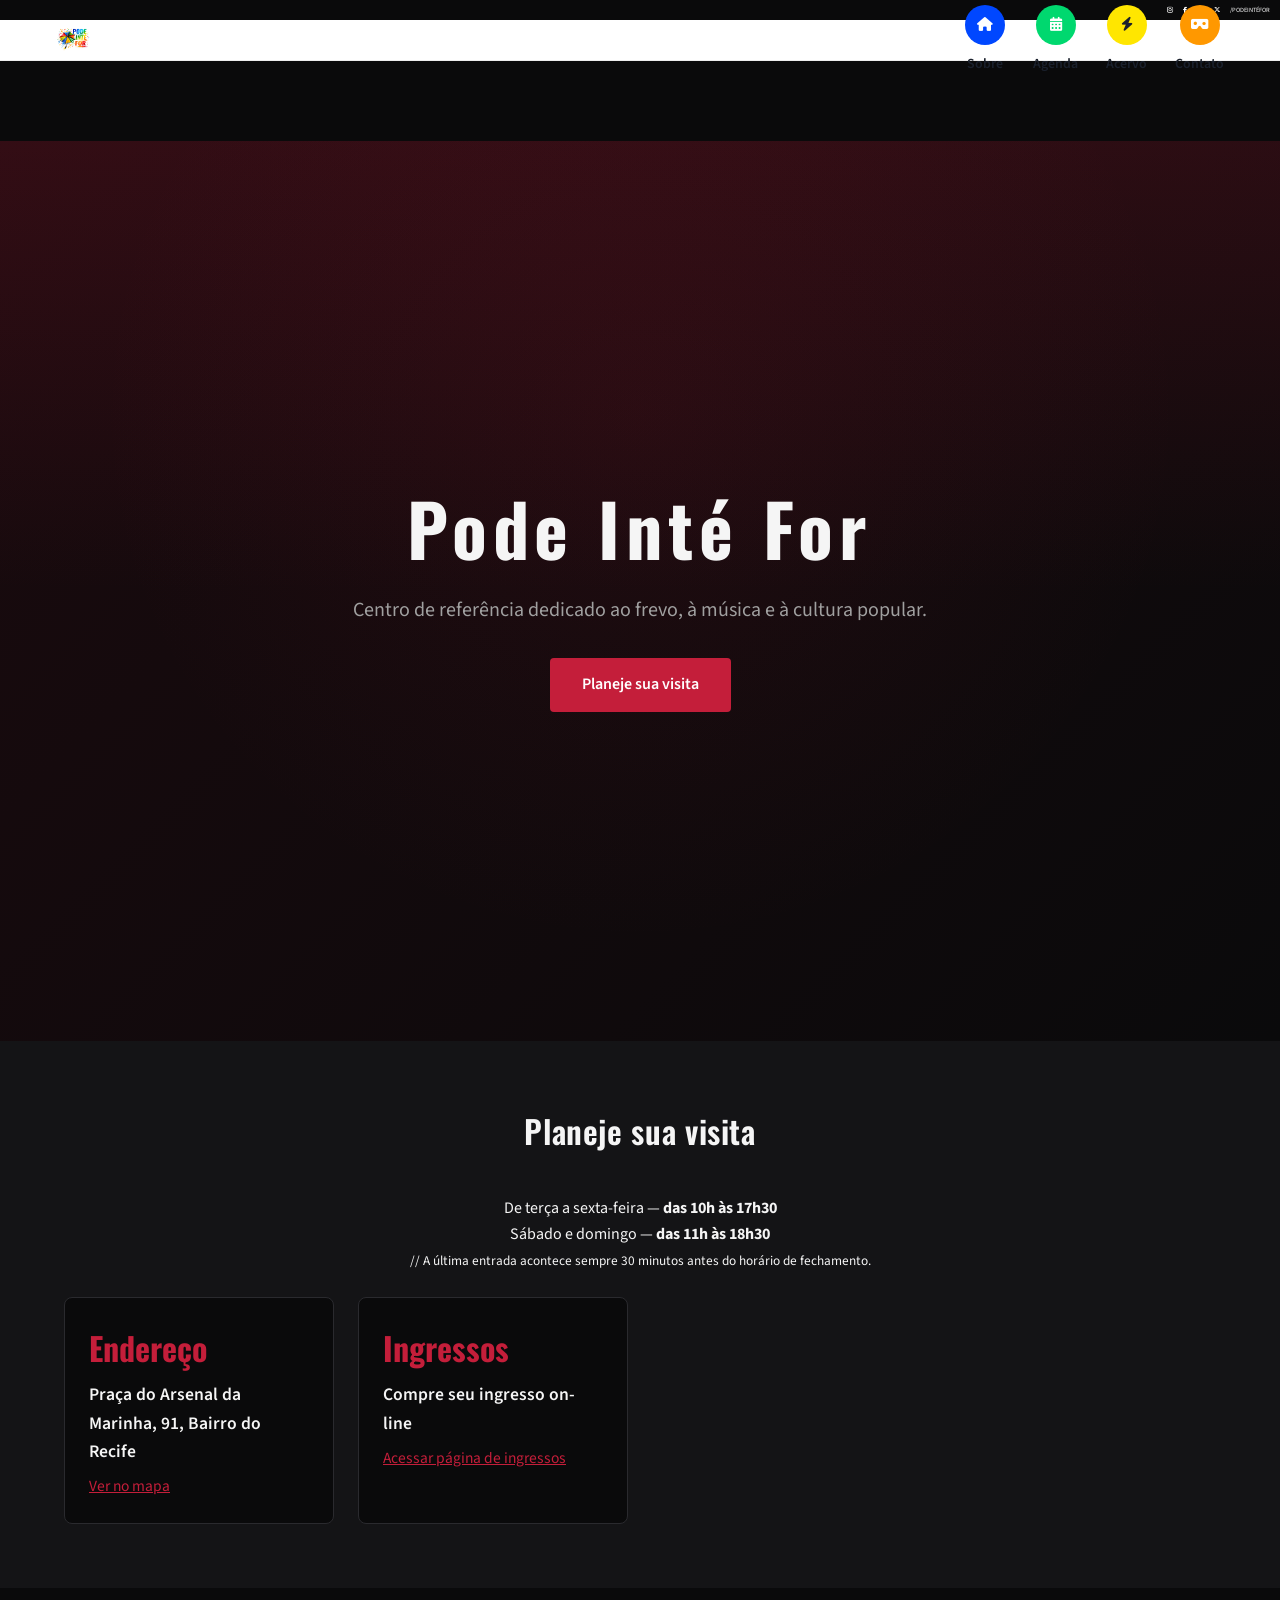
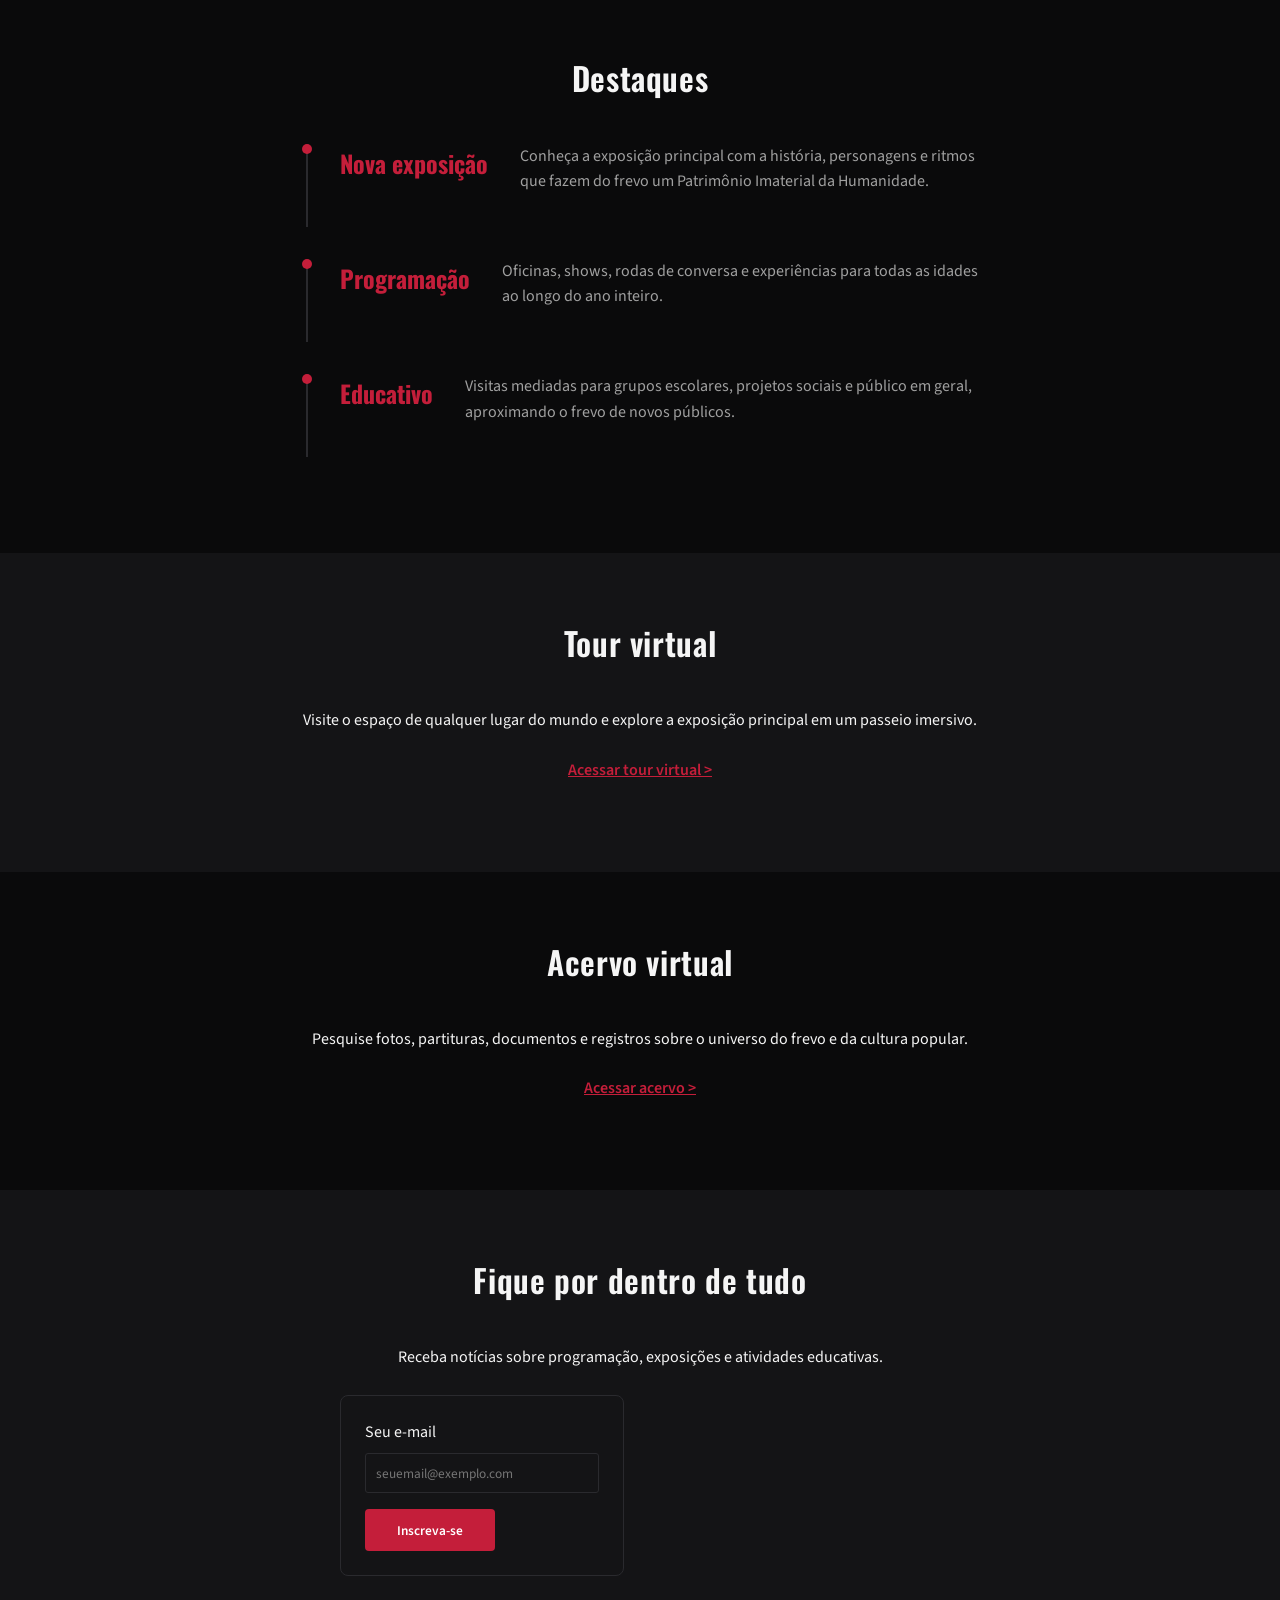
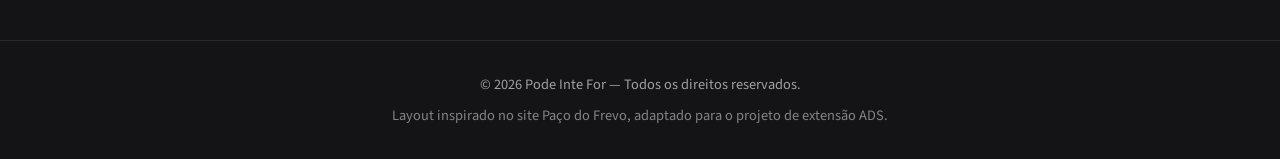
==== index.html @ 718dbd94 "Auterações no nav" ====
<!DOCTYPE html>
<html lang="pt-BR">
<head>
  <meta charset="UTF-8" />
  <meta name="viewport" content="width=device-width, initial-scale=1.0" />
  <title>Pode Inté For — Grupo Referência em Salvaguarda do Frevo</title>

  <!-- Corrigido: caminho da folha de estilos e FontAwesome atualizado -->
  <link rel="stylesheet" href="css/styles.css" />
  <link rel="preconnect" href="https://fonts.googleapis.com" />
  <link rel="preconnect" href="https://fonts.gstatic.com" crossorigin />
  <link href="https://fonts.googleapis.com/css2?family=Oswald:wght@400;500;600;700&family=Source+Sans+3:wght@300;400;500;600;700&display=swap" rel="stylesheet" />
  <link rel="stylesheet" href="https://cdnjs.cloudflare.com/ajax/libs/font-awesome/6.4.2/css/all.min.css"/>
</head>
<body>
  <!-- Loader -->
  <div id="loader" class="loader">
    <div class="loader-spinner"></div>
    <p>Carregando...</p>
  </div>

  <!-- Topbar preta com redes sociais -->
  <div class="pif-navbar-topbar">
    <div id="navbar-box">
      <div class="social-icons">
      <a href="#" target="_blank" title="Instagram"><i class="fab fa-instagram"></i></a>
      <a href="#" target="_blank" title="Facebook"><i class="fab fa-facebook-f"></i></a>
      <a href="#" target="_blank" title="YouTube"><i class="fab fa-youtube"></i></a>
      <a href="#" target="_blank" title="Twitter"><i class="fab fa-x-twitter"></i></a>
      <a class="site-link" href="#">/PODEINTÉFOR</a>
      </div>
    </div>
  </div>

  <!-- Header / Menu principal moderno e colorido -->
  <header class="header">
    <nav class="nav">
      <a href="#inicio" class="logo">
        <img src="imag/logo.png" alt="Pode Inté For" />
      </a>
      <button class="nav-toggle" aria-label="Abrir menu" aria-expanded="false">
        <span class="bar"></span>
        <span class="bar"></span>
        <span class="bar"></span>
      </button>
      <ul class="nav-menu">
        <li>
          <a href="#inicio"><span class="icon-circle"><i class="fas fa-home"></i></span><span>Sobre</span></a>
        </li>
        <li>
          <a href="#visitas"><span class="icon-circle"><i class="fas fa-calendar-alt"></i></span><span>Agenda</span></a>
        </li>
        <li>
          <a href="#destaques"><span class="icon-circle"><i class="fas fa-bolt"></i></span><span>Acervo</span></a>
        </li>
        <li>
          <a href="#tour"><span class="icon-circle"><i class="fas fa-vr-cardboard"></i></span><span>Contato</span></a>
        </li>
      </ul>
    </nav>
  </header>

  <main>
    <!-- Hero / Início -->
    <section id="inicio" class="hero">
      <div class="hero-overlay"></div>
      <div class="hero-content">
        <h1>Pode Inté For</h1>
        <p class="hero-tagline">
          Centro de referência dedicado ao frevo, à música e à cultura popular.
        </p>
        <a href="#visitas" class="btn btn-primary">Planeje sua visita</a>
      </div>
    </section>

    <!-- Planeje sua visita -->
    <section id="visitas" class="section agenda-section">
      <div class="container">
        <h2 class="section-title">Planeje sua visita</h2>

        <p class="section-intro">
          De terça a sexta-feira — <strong>das 10h às 17h30</strong><br />
          Sábado e domingo — <strong>das 11h às 18h30</strong><br />
          <small>// A última entrada acontece sempre 30 minutos antes do horário de fechamento.</small>
        </p>

        <div class="agenda-grid">
          <article class="agenda-card">
            <span class="agenda-day">Endereço</span>
            <h3>Praça do Arsenal da Marinha, 91, Bairro do Recife</h3>
            <a
              href="https://maps.app.goo.gl/enEZVu31PucV2Ypo9"
              target="_blank"
              rel="noopener"
              class="agenda-link"
            >
              Ver no mapa
            </a>
          </article>
          <article class="agenda-card">
            <span class="agenda-day">Ingressos</span>
            <h3>Compre seu ingresso on-line</h3>
            <a
              href="https://bileto.sympla.com.br/event/114751/d/367077/s/2466946"
              target="_blank"
              rel="noopener"
              class="agenda-link"
            >
              Acessar página de ingressos
            </a>
          </article>
        </div>
      </div>
    </section>

    <!-- Destaques -->
    <section id="destaques" class="section timeline-section">
      <div class="container">
        <h2 class="section-title">Destaques</h2>
        <div class="timeline">
          <div class="timeline-item">
            <span class="timeline-year">Nova exposição</span>
            <div class="timeline-content">
              <p>
                Conheça a exposição principal com a história, personagens e ritmos que
                fazem do frevo um Patrimônio Imaterial da Humanidade.
              </p>
            </div>
          </div>
          <div class="timeline-item">
            <span class="timeline-year">Programação</span>
            <div class="timeline-content">
              <p>
                Oficinas, shows, rodas de conversa e experiências para todas as idades
                ao longo do ano inteiro.
              </p>
            </div>
          </div>
          <div class="timeline-item">
            <span class="timeline-year">Educativo</span>
            <div class="timeline-content">
              <p>
                Visitas mediadas para grupos escolares, projetos sociais e público em
                geral, aproximando o frevo de novos públicos.
              </p>
            </div>
          </div>
        </div>
      </div>
    </section>

    <!-- Tour virtual -->
    <section id="tour" class="section discografia-section">
      <div class="container">
        <h2 class="section-title">Tour virtual</h2>
        <p class="section-intro">
          Visite o espaço de qualquer lugar do mundo e explore a exposição principal
          em um passeio imersivo.
        </p>
        <p class="text-center">
          <a
            href="https://pacodofrevo.org.br/tour/"
            target="_blank"
            rel="noopener"
            class="discografia-link"
          >
            Acessar tour virtual &gt;
          </a>
        </p>
      </div>
    </section>

    <!-- Acervo virtual -->
    <section id="acervo" class="section loja-section">
      <div class="container">
        <h2 class="section-title">Acervo virtual</h2>
        <p class="section-intro">
          Pesquise fotos, partituras, documentos e registros sobre o universo do frevo
          e da cultura popular.
        </p>
        <p class="text-center">
          <a
            href="https://acervo.pacodofrevo.org.br/"
            target="_blank"
            rel="noopener"
            class="discografia-link"
          >
            Acessar acervo &gt;
          </a>
        </p>
      </div>
    </section>

    <!-- Newsletter / Novidades -->
    <section id="newsletter" class="section fotos-section">
      <div class="container">
        <h2 class="section-title">Fique por dentro de tudo</h2>
        <p class="section-intro">
          Receba notícias sobre programação, exposições e atividades educativas.
        </p>
        <form class="contato-grid newsletter-form">
          <div class="contato-item">
            <label for="email-news" class="newsletter-label">Seu e-mail</label>
            <input
              id="email-news"
              type="email"
              placeholder="seuemail@exemplo.com"
              required
              class="newsletter-input"
            />
            <button type="submit" class="btn btn-primary newsletter-submit">
              Inscreva-se
            </button>
          </div>
        </form>
      </div>
    </section>
  </main>

  <footer class="footer">
    <div class="container">
      <p>© <span id="year"></span> Pode Inte For — Todos os direitos reservados.</p>
      <p class="footer-dev">Layout inspirado no site Paço do Frevo, adaptado para o projeto de extensão ADS.</p>
    </div>
  </footer>

  <script src="js/main.js"></script>
</body>
</html>
---- css/styles.css ----
/* ===== Reset & Base ===== */
*, *::before, *::after {
  box-sizing: border-box;
  margin: 0;
  padding: 0;
}

:root {
  --color-bg: #0a0a0b;
  --color-bg-card: #141416;
  --color-primary: #c41e3a;
  --color-primary-hover: #e02545;
  --color-text: #f5f5f5;
  --color-text-muted: #a0a0a0;
  --color-border: #2a2a2e;
  --font-display: 'Oswald', sans-serif;
  --font-body: 'Source Sans 3', sans-serif;
}

html {
  scroll-behavior: smooth;
}

body {
  font-family: var(--font-body);
  background: var(--color-bg);
  color: var(--color-text);
  line-height: 1.6;
  overflow-x: hidden;
}

main {
  padding-top: 80px; /* Compensa o header fixo */
}

a {
  color: inherit;
  text-decoration: none;
}

ul {
  list-style: none;
  padding: 0;
  margin: 0;
}

img {
  max-width: 100%;
  height: auto;
  display: block;
}

.container {
  max-width: 1200px;
  margin: 0 auto;
  padding: 0 1.5rem;
}

/* ===== Loader ===== */
.loader {
  position: fixed;
  inset: 0;
  background: var(--color-bg);
  display: flex;
  flex-direction: column;
  align-items: center;
  justify-content: center;
  z-index: 9999;
  transition: opacity 0.5s ease, visibility 0.5s ease;
}

.loader.hidden {
  opacity: 0;
  visibility: hidden;
}

.loader-spinner {
  width: 48px;
  height: 48px;
  border: 3px solid var(--color-border);
  border-top-color: var(--color-primary);
  border-radius: 50%;
  animation: spin 0.8s linear infinite;
}

.loader p {
  margin-top: 1rem;
  font-size: 0.9rem;
  color: var(--color-text-muted);
}

@keyframes spin {
  to { transform: rotate(360deg); }
}

/* ===== Header & Nav ===== */
.header {
  position: sticky;
  top: 0;
  left: 0;
  right: 0;
  width: 100%;
  z-index: 1000;
  background: #fff;
  border-bottom: 1px solid #eee;
}

.nav {
  max-width: 1200px;
  margin: 0 auto;
  padding: 0 1rem;
  display: flex;
  align-items: center;
  justify-content: space-between;
  height: 40px;
  background: #fff;
}

.logo {
  display: flex;
  align-items: center;
  height: 100%;
  padding: 5px 0;
}

.logo img {
  height: 45px;
  width: auto;
  display: block;
  max-height: 100%;
}

.nav-toggle {
  display: none;
  flex-direction: column;
  gap: 5px;
  background: none;
  border: none;
  cursor: pointer;
  padding: 5px;
}

.nav-toggle span,
.bar {
  width: 24px;
  height: 2.5px;
  background: #1a202c;
  display: block;
  border-radius: 2px;
  transition: 0.3s;
}

@media (max-width: 992px) {
  .nav-toggle {
    display: flex;
  }
  .nav-menu {
    position: fixed;
    top: 70px;
    left: 0;
    width: 100vw;
    height: calc(100vh - 70px);
    background: var(--color-bg-card);
    flex-direction: column;
    align-items: center;
    justify-content: flex-start;
    gap: 1.5rem;
    padding: 2rem 1.5rem;
    transform: translateY(-100vh);
    opacity: 0;
    visibility: hidden;
    z-index: 1200;
    transition: transform 0.3s, opacity 0.3s, visibility 0.3s;
    border-bottom: 1px solid var(--color-border);
  }
  .nav-menu.open {
    transform: translateY(0);
    opacity: 1;
    visibility: visible;
  }
  .nav-menu li a {
    flex-direction: row;
    gap: 12px;
    align-items: center;
    font-size: 1.05rem;
    color: #fff;
    padding: 14px 24px;
    border-radius: 4px;
    transition: background 0.2s, color 0.2s;
  }
  .nav-menu li a:hover,
  .nav-menu li a:focus {
    background: rgba(196, 30, 58, 0.14);
    color: var(--color-primary);
  }
  .icon-circle {
    width: 36px;
    height: 36px;
    font-size: 1.1rem;
    margin-bottom: 0;
  }
}

@media (min-width: 993px) {
  .nav-menu {
    display: flex;
    flex-direction: row;
    align-items: center;
    gap: 28px;
    position: static;
    background: none;
    height: auto;
    transform: none;
    opacity: 1;
    visibility: visible;
    padding: 0;
  }
  .nav-menu li a {
    display: flex;
    flex-direction: column;
    align-items: center;
    padding: 0;
    text-decoration: none;
    color: #1a202c;
    transition: transform 0.15s, color 0.2s;
  }
  .nav-menu li a:hover,
  .nav-menu li a:focus {
    color: var(--color-primary);
    transform: translateY(-3px);
  }
  .icon-circle {
    width: 40px;
    height: 40px;
    background-color: #1a202c;
    border-radius: 50%;
    display: flex;
    justify-content: center;
    align-items: center;
    margin-bottom: 8px;
    color: #fff;
    font-size: 1.25rem;
    transition: transform 0.25s, filter 0.2s;
  }
  .nav-menu li a span {
    font-size: 0.87rem;
    font-weight: 600;
    text-transform: capitalize;
  }
  .nav-toggle {
    display: none;
  }
}

/* Ícones de cor customizada por item do menu */
.nav-menu li:nth-child(1) .icon-circle { background-color: #0047ff; }
.nav-menu li:nth-child(2) .icon-circle { background-color: #00d86f; }
.nav-menu li:nth-child(3) .icon-circle {
  background-color: #ffe600;
  color: #1a202c;
}
.nav-menu li:nth-child(4) .icon-circle { background-color: #ff9800; }
.nav-menu li:nth-child(5) .icon-circle { background-color: #ff0000; }
.nav-menu li a:hover .icon-circle,
.nav-menu li a:focus .icon-circle {
  filter: brightness(1.18);
  transform: scale(1.08);
  transition: 0.22s;
}

/* ===== Sections ===== */
.section {
  padding: 4rem 0;
}

.section-title {
  font-family: var(--font-display);
  font-size: 2rem;
  font-weight: 600;
  text-align: center;
  margin-bottom: 2.5rem;
  letter-spacing: 0.02em;
}

/* ===== Hero ===== */
.hero {
  min-height: 100vh;
  display: flex;
  align-items: center;
  justify-content: center;
  position: relative;
  background: linear-gradient(135deg, #1a0a0e 0%, #0a0a0b 50%, #0a0e14 100%);
  background-image: 
    linear-gradient(rgba(196, 30, 58, 0.15) 0%, transparent 50%),
    linear-gradient(135deg, #1a0a0e 0%, #0a0a0b 100%);
}

.hero-overlay {
  position: absolute;
  inset: 0;
  background: radial-gradient(ellipse at 50% 30%, rgba(196, 30, 58, 0.08) 0%, transparent 60%);
  pointer-events: none;
}

.hero-content {
  position: relative;
  z-index: 1;
  text-align: center;
  padding: 2rem;
}

.hero h1 {
  font-family: var(--font-display);
  font-size: clamp(2.5rem, 8vw, 4.5rem);
  font-weight: 700;
  letter-spacing: 0.08em;
  margin-bottom: 0.5rem;
}

.hero-tagline {
  font-size: 1.25rem;
  color: var(--color-text-muted);
  margin-bottom: 2rem;
}

/* Container dos ícones */
#navbar-box {
  display: flex;
  justify-content: flex-end;
  align-items: center;
  width: 100%;
  padding: 5px 10px;
}

.social-icons {
  display: flex;
  gap: 10px;
  align-items: center;
  justify-content: flex-end;
  width: 100%;
}

.social-icons a {
  color: white;
  text-decoration: none;
  font-size: 0.4rem;
}

@media (max-width: 768px) {
  #navbar-box {
    justify-content: center;
  }
}

.btn {
  display: inline-block;
  padding: 0.9rem 2rem;
  font-family: var(--font-body);
  font-weight: 600;
  border-radius: 4px;
  transition: background 0.2s, transform 0.2s;
  border: none;
  cursor: pointer;
}

.btn-primary {
  background: var(--color-primary);
  color: #fff;
}

.btn-primary:hover,
.btn-primary:focus {
  background: var(--color-primary-hover);
  transform: translateY(-2px);
}

/* ===== Agenda ===== */
.agenda-section {
  background: var(--color-bg-card);
}

.agenda-tabs {
  display: flex;
  justify-content: center;
  gap: 0.5rem;
  margin-bottom: 2rem;
  flex-wrap: wrap;
}

.agenda-tab {
  padding: 0.6rem 1.2rem;
  font-family: var(--font-body);
  font-weight: 600;
  background: var(--color-bg);
  color: var(--color-text-muted);
  border: 1px solid var(--color-border);
  border-radius: 4px;
  cursor: pointer;
  transition: background 0.2s, color 0.2s, border-color 0.2s;
}
.agenda-tab:hover,
.agenda-tab:focus {
  color: var(--color-text);
  border-color: var(--color-text-muted);
}
.agenda-tab.active {
  background: var(--color-primary);
  color: #fff;
  border-color: var(--color-primary);
}

.agenda-grid {
  display: grid;
  grid-template-columns: repeat(auto-fill, minmax(260px, 1fr));
  gap: 1.5rem;
}

.agenda-card {
  background: var(--color-bg);
  border: 1px solid var(--color-border);
  border-radius: 8px;
  padding: 1.5rem;
  transition: border-color 0.2s, transform 0.2s;
}

.agenda-card:hover {
  border-color: var(--color-primary);
  transform: translateY(-2px);
}

.agenda-card.hidden {
  display: none;
}

.agenda-day {
  display: block;
  font-family: var(--font-display);
  font-size: 2rem;
  font-weight: 700;
  color: var(--color-primary);
  margin-bottom: 0.5rem;
}

.agenda-card h3 {
  font-size: 1.1rem;
  font-weight: 600;
  margin-bottom: 0.5rem;
}

.agenda-link {
  font-size: 0.97rem;
  color: var(--color-primary);
  text-decoration: underline;
  cursor: pointer;
}
.agenda-link:hover,
.agenda-link:focus {
  color: var(--color-primary-hover);
}

/* ===== Timeline ===== */
.timeline-section {
  background: var(--color-bg);
}

.timeline {
  max-width: 700px;
  margin: 0 auto;
}

.timeline-item {
  display: flex;
  gap: 2rem;
  margin-bottom: 2rem;
  padding-bottom: 2rem;
  border-left: 2px solid var(--color-border);
  padding-left: 2rem;
  margin-left: 1rem;
  position: relative;
}

.timeline-item::before {
  content: '';
  position: absolute;
  left: -6px;
  top: 0;
  width: 10px;
  height: 10px;
  background: var(--color-primary);
  border-radius: 50%;
}

.timeline-year {
  font-family: var(--font-display);
  font-size: 1.5rem;
  font-weight: 700;
  color: var(--color-primary);
  flex-shrink: 0;
  min-width: 70px;
}

.timeline-content p {
  color: var(--color-text-muted);
}

/* ===== Discografia ===== */
.discografia-section {
  background: var(--color-bg-card);
}

.discografia-link {
  display: inline-block;
  margin-bottom: 1.5rem;
  font-weight: 600;
  color: var(--color-primary);
  text-decoration: underline;
}
.discografia-link:hover,
.discografia-link:focus {
  color: var(--color-primary-hover);
}

.discografia-list {
  display: grid;
  grid-template-columns: repeat(auto-fill, minmax(200px, 1fr));
  gap: 0.75rem;
  padding: 0;
}

.discografia-list li {
  padding: 0.75rem 1rem;
  background: var(--color-bg);
  border: 1px solid var(--color-border);
  border-radius: 4px;
  list-style: none;
}

/* ===== Loja ===== */
.loja-section {
  background: var(--color-bg);
}

.loja-grid {
  display: grid;
  grid-template-columns: repeat(auto-fill, minmax(240px, 1fr));
  gap: 1.5rem;
}

.loja-card {
  background: var(--color-bg-card);
  border: 1px solid var(--color-border);
  border-radius: 8px;
  overflow: hidden;
  transition: border-color 0.2s, transform 0.2s;
}

.loja-card:hover {
  border-color: var(--color-primary);
  transform: translateY(-4px);
}

.loja-image {
  aspect-ratio: 1;
  background: linear-gradient(145deg, #1e1e22 0%, #2a2a2e 100%);
  width: 100%;
  display: block;
}

.loja-card h3 {
  padding: 1rem 1rem 0.5rem;
  font-size: 1rem;
  font-weight: 600;
}

.loja-preco {
  padding: 0 1rem 1rem;
  font-size: 1.1rem;
  font-weight: 700;
  color: var(--color-primary);
}

/* ===== Fotos & Eventos ===== */
.fotos-section {
  background: var(--color-bg-card);
}

.fotos-categories {
  display: grid;
  grid-template-columns: repeat(auto-fill, minmax(180px, 1fr));
  gap: 1rem;
  margin-bottom: 2rem;
  padding: 0;
}

.foto-category {
  text-align: center;
}

.foto-category-image {
  aspect-ratio: 1;
  background: linear-gradient(145deg, #1e1e22 0%, #2a2a2e 100%);
  border-radius: 8px;
  margin-bottom: 0.5rem;
  width: 100%;
  display: block;
}

.foto-category span {
  font-size: 0.9rem;
  color: var(--color-text-muted);
}

/* Galeria */
.fotos-gallery {
  display: grid;
  grid-template-columns: repeat(auto-fill, minmax(160px, 1fr));
  gap: 1rem;
  padding: 0;
}

.gallery-item {
  aspect-ratio: 1;
  background: var(--color-bg);
  border-radius: 8px;
  border: 1px solid var(--color-border);
}

/* ===== Contato ===== */
.contato-section {
  background: var(--color-bg);
}

.contato-grid {
  display: grid;
  grid-template-columns: repeat(auto-fill, minmax(240px, 1fr));
  gap: 2rem;
}

.contato-item {
  padding: 1.5rem;
  background: var(--color-bg-card);
  border: 1px solid var(--color-border);
  border-radius: 8px;
}

.contato-item h4 {
  font-family: var(--font-display);
  font-size: 1.1rem;
  margin-bottom: 0.75rem;
  color: var(--color-primary);
}

.contato-item p {
  margin-bottom: 0.25rem;
  font-size: 0.95rem;
}

.contato-item a {
  color: var(--color-text-muted);
  transition: color 0.2s;
}

.contato-item a:hover {
  color: var(--color-primary);
}

/* ===== Footer ===== */
.footer {
  padding: 2rem 1.5rem;
  background: var(--color-bg-card);
  border-top: 1px solid var(--color-border);
  text-align: center;
}

.footer p {
  font-size: 0.9rem;
  color: var(--color-text-muted);
}

.footer-dev {
  margin-top: 0.5rem;
  font-size: 0.8rem;
  opacity: 0.8;
}

/* ===== Utilitários / Layout específico da página ===== */
.section-intro {
  text-align: center;
  margin-bottom: 1.5rem;
}

.text-center {
  text-align: center;
}

.newsletter-form {
  max-width: 600px;
  margin: 0 auto;
}

.newsletter-label {
  display: block;
  margin-bottom: 0.5rem;
}

.newsletter-input {
  width: 100%;
  padding: 0.6rem;
  border-radius: 3px;
  border: 1px solid var(--color-border);
  color: var(--color-text);
  background: var(--color-bg-card);
  font-family: var(--font-body);
}

.newsletter-submit {
  margin-top: 1rem;
  padding: 0.7rem 2rem;
  background: var(--color-primary);
  color: #fff;
  border: none;
  border-radius: 4px;
  font-family: var(--font-body);
  font-weight: 600;
  cursor: pointer;
  transition: background 0.18s, transform 0.18s;
}
.newsletter-submit:hover,
.newsletter-submit:focus {
  background: var(--color-primary-hover);
}
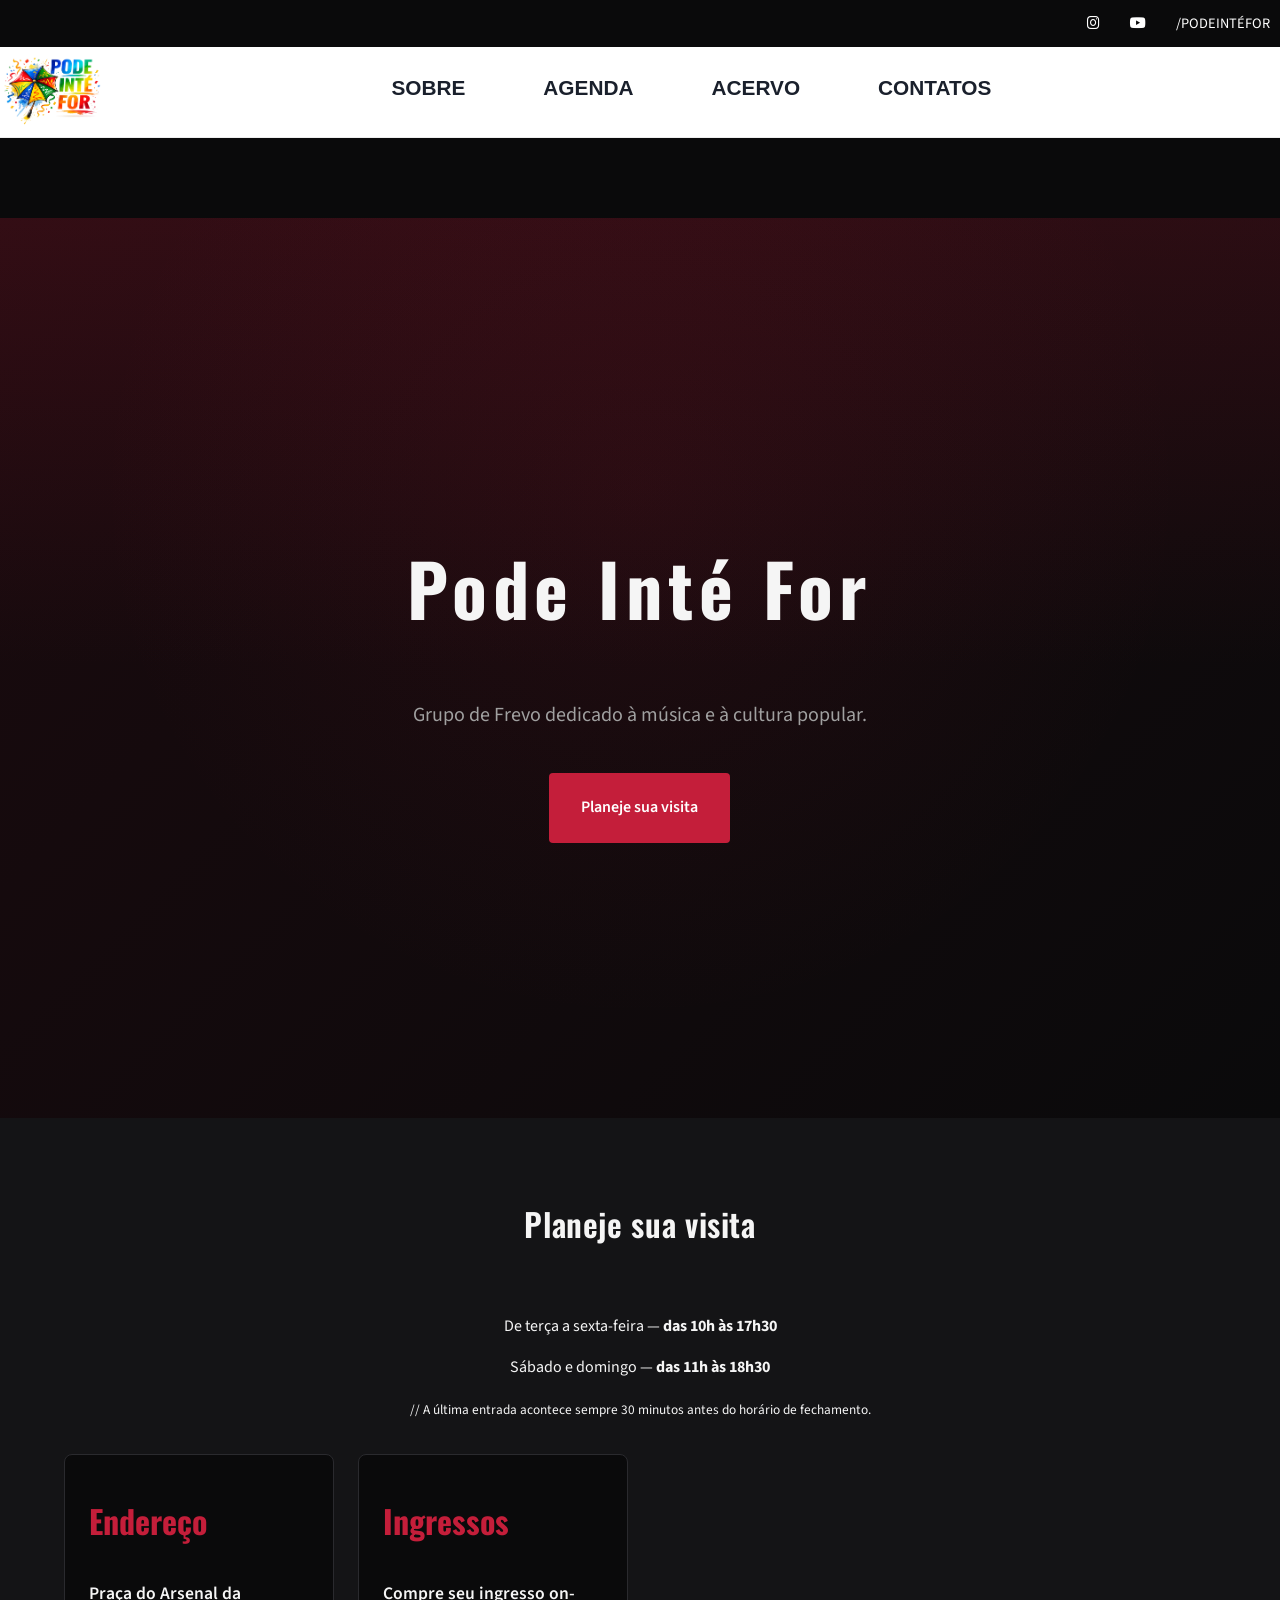
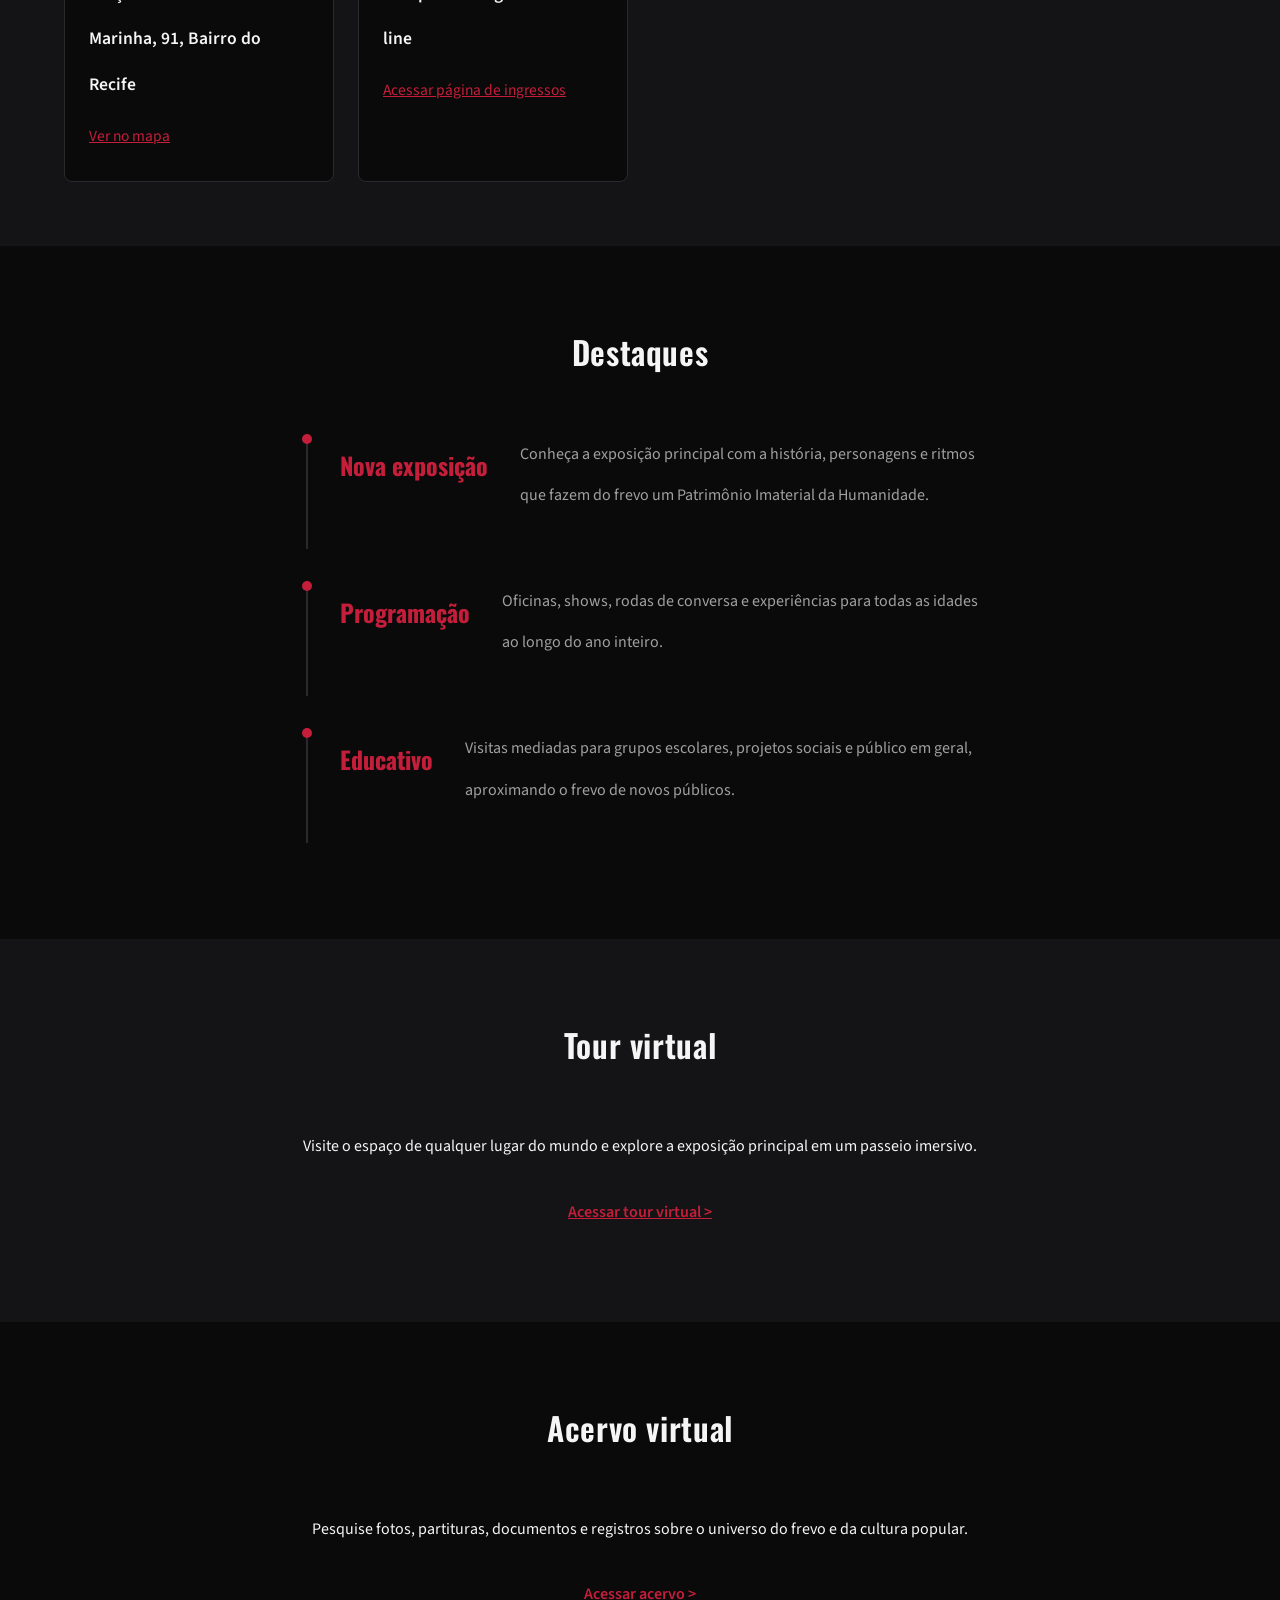
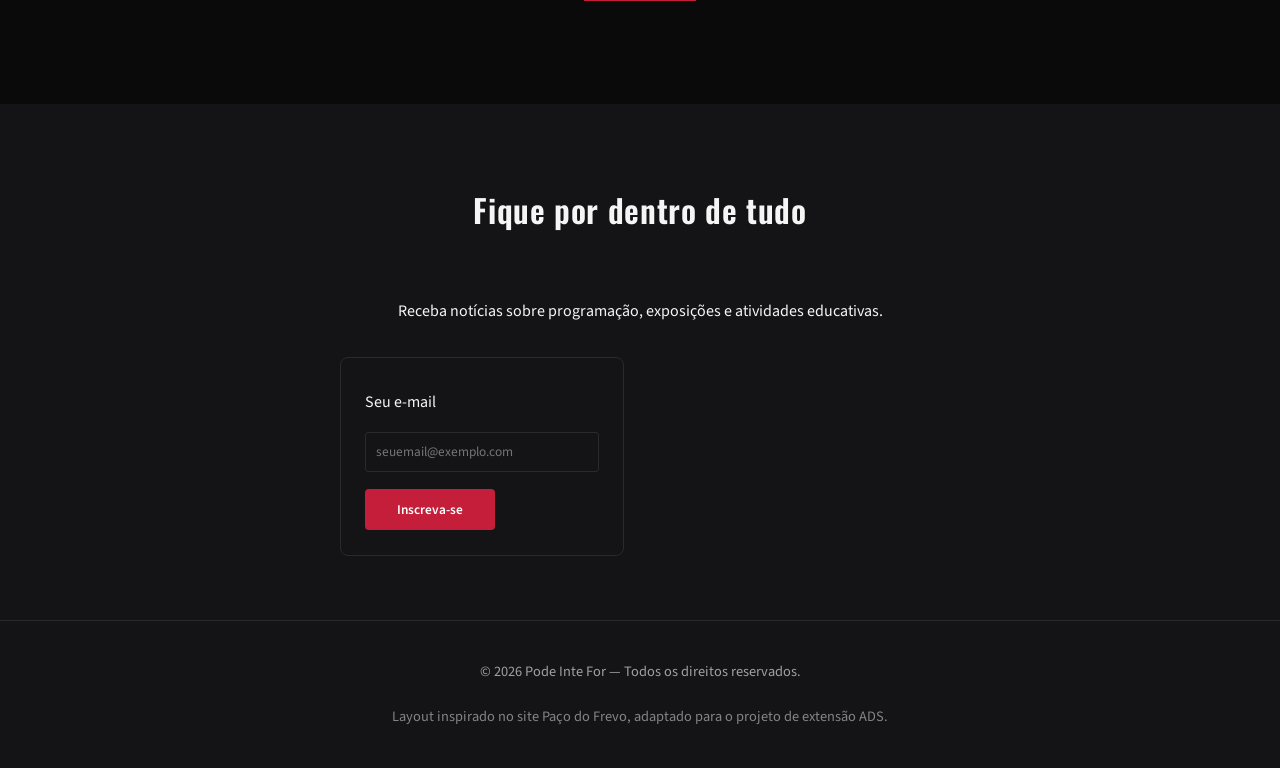
==== commit f3863c22: "Atualizando as redes sociais e as funcionalidades do menu" ====
--- a/index.html
+++ b/index.html
@@ -23,10 +23,8 @@
   <div class="pif-navbar-topbar">
     <div id="navbar-box">
       <div class="social-icons">
-      <a href="#" target="_blank" title="Instagram"><i class="fab fa-instagram"></i></a>
-      <a href="#" target="_blank" title="Facebook"><i class="fab fa-facebook-f"></i></a>
-      <a href="#" target="_blank" title="YouTube"><i class="fab fa-youtube"></i></a>
-      <a href="#" target="_blank" title="Twitter"><i class="fab fa-x-twitter"></i></a>
+      <a href="https://www.instagram.com/pode.inte.for/" target="_blank" title="Instagram"><i class="fab fa-instagram"></i></a>
+      <a href="https://www.youtube.com/user/Josembergdasilvaf" target="_blank" title="YouTube"><i class="fab fa-youtube"></i></a>
       <a class="site-link" href="#">/PODEINTÉFOR</a>
       </div>
     </div>
@@ -45,16 +43,16 @@
       </button>
       <ul class="nav-menu">
         <li>
-          <a href="#inicio"><span class="icon-circle"><i class="fas fa-home"></i></span><span>Sobre</span></a>
-        </li>
-        <li>
-          <a href="#visitas"><span class="icon-circle"><i class="fas fa-calendar-alt"></i></span><span>Agenda</span></a>
-        </li>
-        <li>
-          <a href="#destaques"><span class="icon-circle"><i class="fas fa-bolt"></i></span><span>Acervo</span></a>
-        </li>
-        <li>
-          <a href="#tour"><span class="icon-circle"><i class="fas fa-vr-cardboard"></i></span><span>Contato</span></a>
+          <a href="#inicio"><span class="icon-circle"><i class="fas fa-home"></i></span><span>SOBRE</span></a>
+        </li>
+        <li>
+          <a href="#visitas"><span class="icon-circle"><i class="fas fa-calendar-alt"></i></span><span>AGENDA</span></a>
+        </li>
+        <li>
+          <a href="#destaques"><span class="icon-circle"><i class="fas fa-bolt"></i></span><span>ACERVO</span></a>
+        </li>
+        <li>
+          <a href="#tour"><span class="icon-circle"><i class="fas fa-vr-cardboard"></i></span><span>CONTATOS</span></a>
         </li>
       </ul>
     </nav>
@@ -67,7 +65,7 @@
       <div class="hero-content">
         <h1>Pode Inté For</h1>
         <p class="hero-tagline">
-          Centro de referência dedicado ao frevo, à música e à cultura popular.
+          Grupo de Frevo dedicado à música e à cultura popular.
         </p>
         <a href="#visitas" class="btn btn-primary">Planeje sua visita</a>
       </div>
--- a/css/styles.css
+++ b/css/styles.css
@@ -25,7 +25,7 @@
   font-family: var(--font-body);
   background: var(--color-bg);
   color: var(--color-text);
-  line-height: 1.6;
+  line-height: 2.6;
   overflow-x: hidden;
 }
 
@@ -106,13 +106,12 @@
 }
 
 .nav {
-  max-width: 1200px;
-  margin: 0 auto;
-  padding: 0 1rem;
+  width: 100%;
+  margin: 0;
+  padding: 0;
   display: flex;
   align-items: center;
-  justify-content: space-between;
-  height: 40px;
+  height: 90px;
   background: #fff;
 }
 
@@ -121,13 +120,23 @@
   align-items: center;
   height: 100%;
   padding: 5px 0;
-}
-
+  margin-left: 0;
+  justify-content: flex-start;
+}
+
+/* Adiciona espaço flex entre logo e menu para centralizar o menu no desktop */
+.nav-menu {
+  flex: 1;
+}
+
+/* --- Logo imagem permanece igual --- */
 .logo img {
-  height: 45px;
+  height: 95px;
   width: auto;
   display: block;
-  max-height: 100%;
+  max-height: 113%;
+  margin-left: 0;
+  padding-left: 0;
 }
 
 .nav-toggle {
@@ -172,6 +181,7 @@
     z-index: 1200;
     transition: transform 0.3s, opacity 0.3s, visibility 0.3s;
     border-bottom: 1px solid var(--color-border);
+    flex: unset;
   }
   .nav-menu.open {
     transform: translateY(0);
@@ -187,6 +197,28 @@
     padding: 14px 24px;
     border-radius: 4px;
     transition: background 0.2s, color 0.2s;
+    font-family: 'Bebas Neue', sans-serif;
+  }
+  /* Cores aquarela especiais no hover para Sobre, Agenda, Acervo e Contatos */
+  .nav-menu li:nth-child(1) a:hover,
+  .nav-menu li:nth-child(1) a:focus {
+    color: #00a2e8; /* vermelho aquarela */
+    background: rgba(237, 28, 36, 0.07);
+  }
+  .nav-menu li:nth-child(2) a:hover,
+  .nav-menu li:nth-child(2) a:focus {
+    color: #39b54a; /* laranja aquarela */
+    background: rgba(247, 148, 29, 0.07);
+  }
+  .nav-menu li:nth-child(3) a:hover,
+  .nav-menu li:nth-child(3) a:focus {
+    color: #f7941d; /* verde aquarela */
+    background: rgba(57, 181, 74, 0.07);
+  }
+  .nav-menu li:nth-child(4) a:hover,
+  .nav-menu li:nth-child(4) a:focus {
+    color: #ed1c24; /* azul aquarela */
+    background: rgba(0, 162, 232, 0.07);
   }
   .nav-menu li a:hover,
   .nav-menu li a:focus {
@@ -202,70 +234,117 @@
 }
 
 @media (min-width: 993px) {
+  .nav {
+    display: flex;
+    align-items: center;
+    justify-content: flex-start;
+  }
   .nav-menu {
     display: flex;
     flex-direction: row;
     align-items: center;
-    gap: 28px;
+    justify-content: center; /* Centraliza os itens do menu */
+    gap: 70px;
     position: static;
     background: none;
     height: auto;
     transform: none;
     opacity: 1;
     visibility: visible;
-    padding: 0;
+    padding: 0; /* Remove afastamento lateral para centrar realmente */
+    flex: 1; /* Ocupa todo o espaço disponível para permitir centralização */
   }
   .nav-menu li a {
     display: flex;
-    flex-direction: column;
+    flex-direction: column; /* stack nome + linha */
     align-items: center;
-    padding: 0;
+    padding: 0 0.25em;
     text-decoration: none;
     color: #1a202c;
-    transition: transform 0.15s, color 0.2s;
-  }
+    transition: color 0.2s;
+    font-size: 1rem;
+    font-weight: 600;
+    font-family: 'Bebas Neue', sans-serif;
+    position: relative;
+    background: transparent;
+  }
+  .nav-menu li a span {
+    font-size: 1.3rem;
+    font-weight: 600;
+    text-transform: capitalize;
+    margin: 0;
+    font-family: 'Bebas Neue', sans-serif;
+    position: relative;
+    line-height: 1.1;
+    z-index: 1;
+  }
+  /* Linha responsiva sob o texto: só para os nomes do menu principal */
+  .nav-menu li a span::after {
+    content: '';
+    display: block;
+    width: 0;
+    height: 3px;
+    margin: 6px auto 0 auto;
+    border-radius: 2px;
+    transition: width 0.27s cubic-bezier(.4,1.3,.55,.99), background 0.16s;
+    background: transparent;
+    /* Cada menu recebe uma cor diferente no hover conforme o item */
+  }
+  .nav-menu li:nth-child(1) a span::after { background: #00a2e8; }
+  .nav-menu li:nth-child(2) a span::after { background: #39b54a; }
+  .nav-menu li:nth-child(3) a span::after { background: #f7941d; }
+  .nav-menu li:nth-child(4) a span::after { background: #ed1c24; }
+
+  .nav-menu li:nth-child(1) a:hover span::after,
+  .nav-menu li:nth-child(1) a:focus span::after,
+  .nav-menu li:nth-child(2) a:hover span::after,
+  .nav-menu li:nth-child(2) a:focus span::after,
+  .nav-menu li:nth-child(3) a:hover span::after,
+  .nav-menu li:nth-child(3) a:focus span::after,
+  .nav-menu li:nth-child(4) a:hover span::after,
+  .nav-menu li:nth-child(4) a:focus span::after {
+    width: 100%;
+  }
+
   .nav-menu li a:hover,
   .nav-menu li a:focus {
     color: var(--color-primary);
-    transform: translateY(-3px);
-  }
+  }
+  /* Cores aquarela especiais no hover para Sobre, Agenda, Acervo e Contatos */
+  .nav-menu li:nth-child(1) a:hover,
+  .nav-menu li:nth-child(1) a:focus {
+    color: #00a2e8; /* vermelho aquarela */
+  }
+  .nav-menu li:nth-child(2) a:hover,
+  .nav-menu li:nth-child(2) a:focus {
+    color: #39b54a; /* laranja aquarela */
+  }
+  .nav-menu li:nth-child(3) a:hover,
+  .nav-menu li:nth-child(3) a:focus {
+    color: #f7941d; /* verde aquarela */
+  }
+  .nav-menu li:nth-child(4) a:hover,
+  .nav-menu li:nth-child(4) a:focus {
+    color: #ed1c24; /* azul aquarela */
+  }
+
   .icon-circle {
-    width: 40px;
-    height: 40px;
-    background-color: #1a202c;
-    border-radius: 50%;
-    display: flex;
-    justify-content: center;
-    align-items: center;
-    margin-bottom: 8px;
-    color: #fff;
-    font-size: 1.25rem;
-    transition: transform 0.25s, filter 0.2s;
-  }
-  .nav-menu li a span {
-    font-size: 0.87rem;
-    font-weight: 600;
-    text-transform: capitalize;
+    display: none !important;
   }
   .nav-toggle {
     display: none;
   }
 }
 
-/* Ícones de cor customizada por item do menu */
-.nav-menu li:nth-child(1) .icon-circle { background-color: #0047ff; }
-.nav-menu li:nth-child(2) .icon-circle { background-color: #00d86f; }
-.nav-menu li:nth-child(3) .icon-circle {
-  background-color: #ffe600;
-  color: #1a202c;
-}
-.nav-menu li:nth-child(4) .icon-circle { background-color: #ff9800; }
-.nav-menu li:nth-child(5) .icon-circle { background-color: #ff0000; }
+/* Remove estilos de ícones customizados */
+.nav-menu li:nth-child(1) .icon-circle,
+.nav-menu li:nth-child(2) .icon-circle,
+.nav-menu li:nth-child(3) .icon-circle,
+.nav-menu li:nth-child(4) .icon-circle,
+.nav-menu li:nth-child(5) .icon-circle,
 .nav-menu li a:hover .icon-circle,
 .nav-menu li a:focus .icon-circle {
-  filter: brightness(1.18);
-  transform: scale(1.08);
-  transition: 0.22s;
+  display: none !important;
 }
 
 /* ===== Sections ===== */
@@ -334,7 +413,7 @@
 
 .social-icons {
   display: flex;
-  gap: 10px;
+  gap: 30px;
   align-items: center;
   justify-content: flex-end;
   width: 100%;
@@ -343,7 +422,7 @@
 .social-icons a {
   color: white;
   text-decoration: none;
-  font-size: 0.4rem;
+  font-size: 0.9rem;
 }
 
 @media (max-width: 768px) {
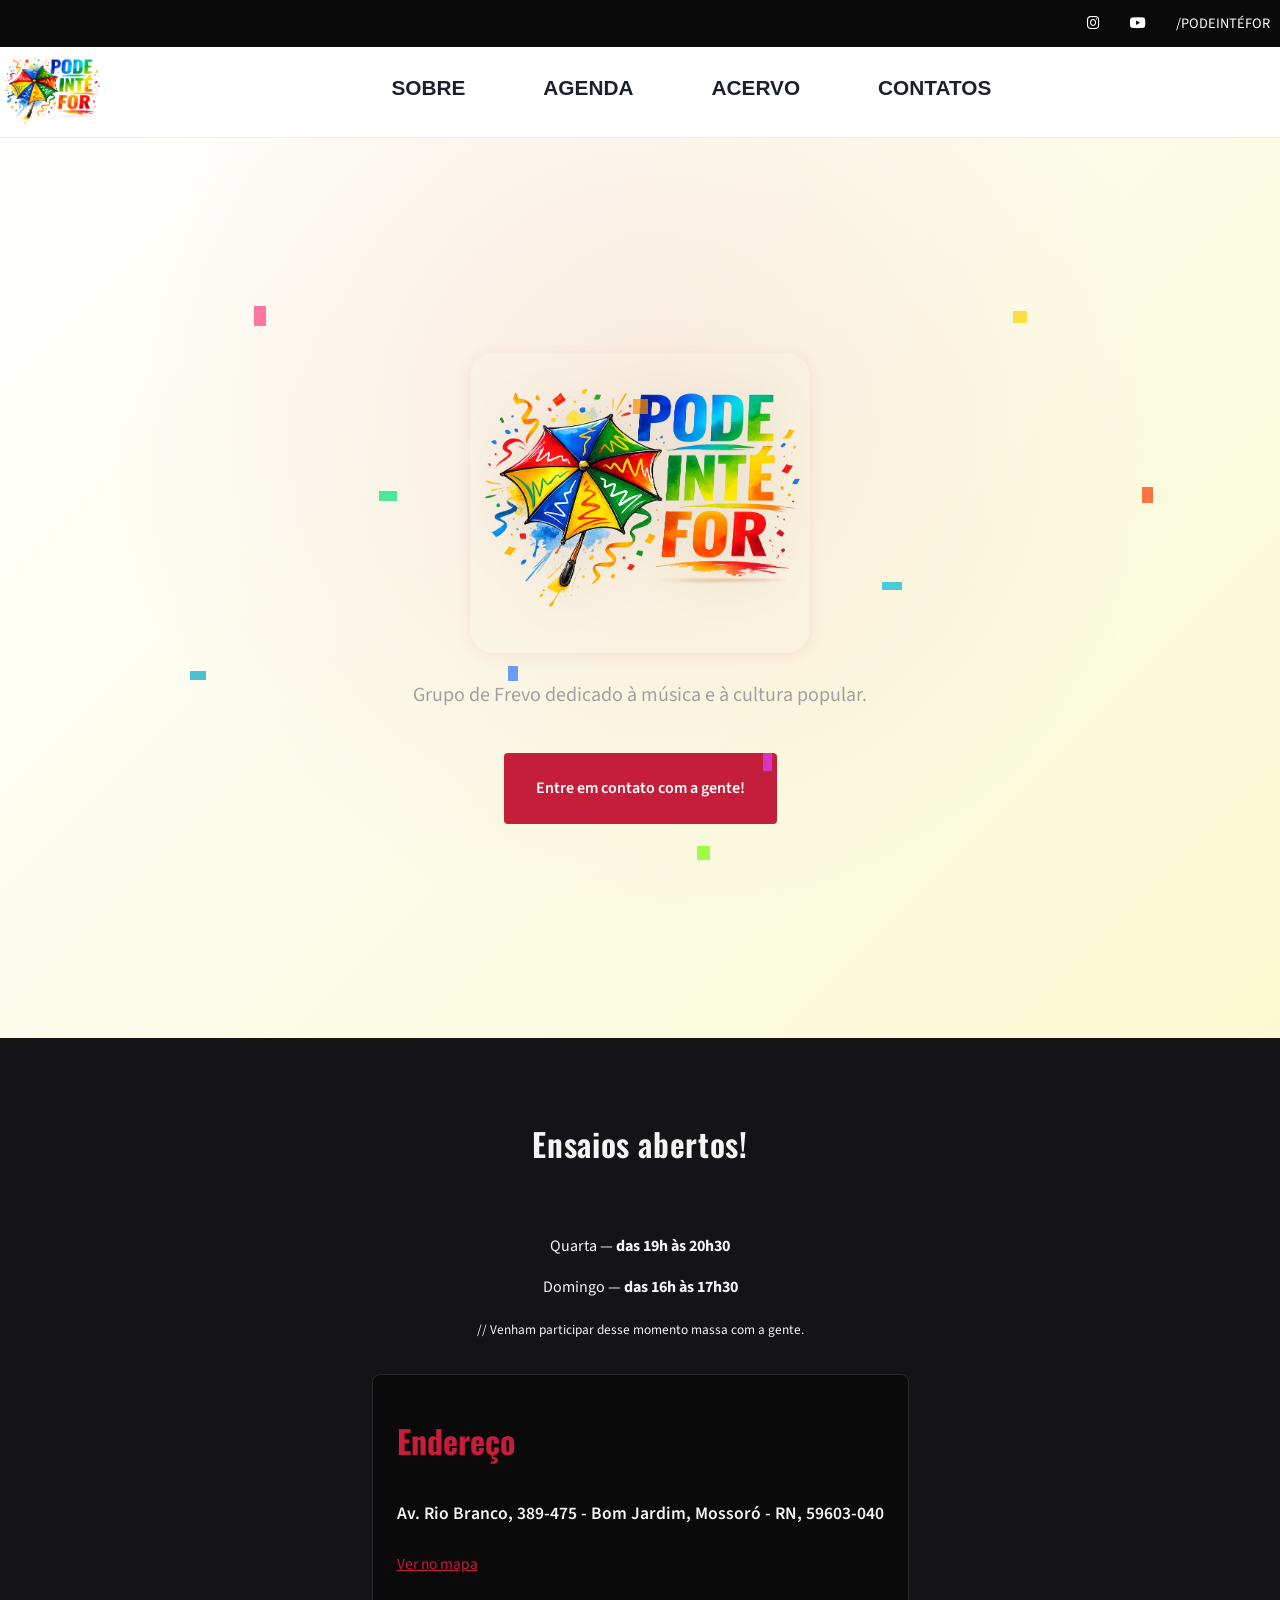
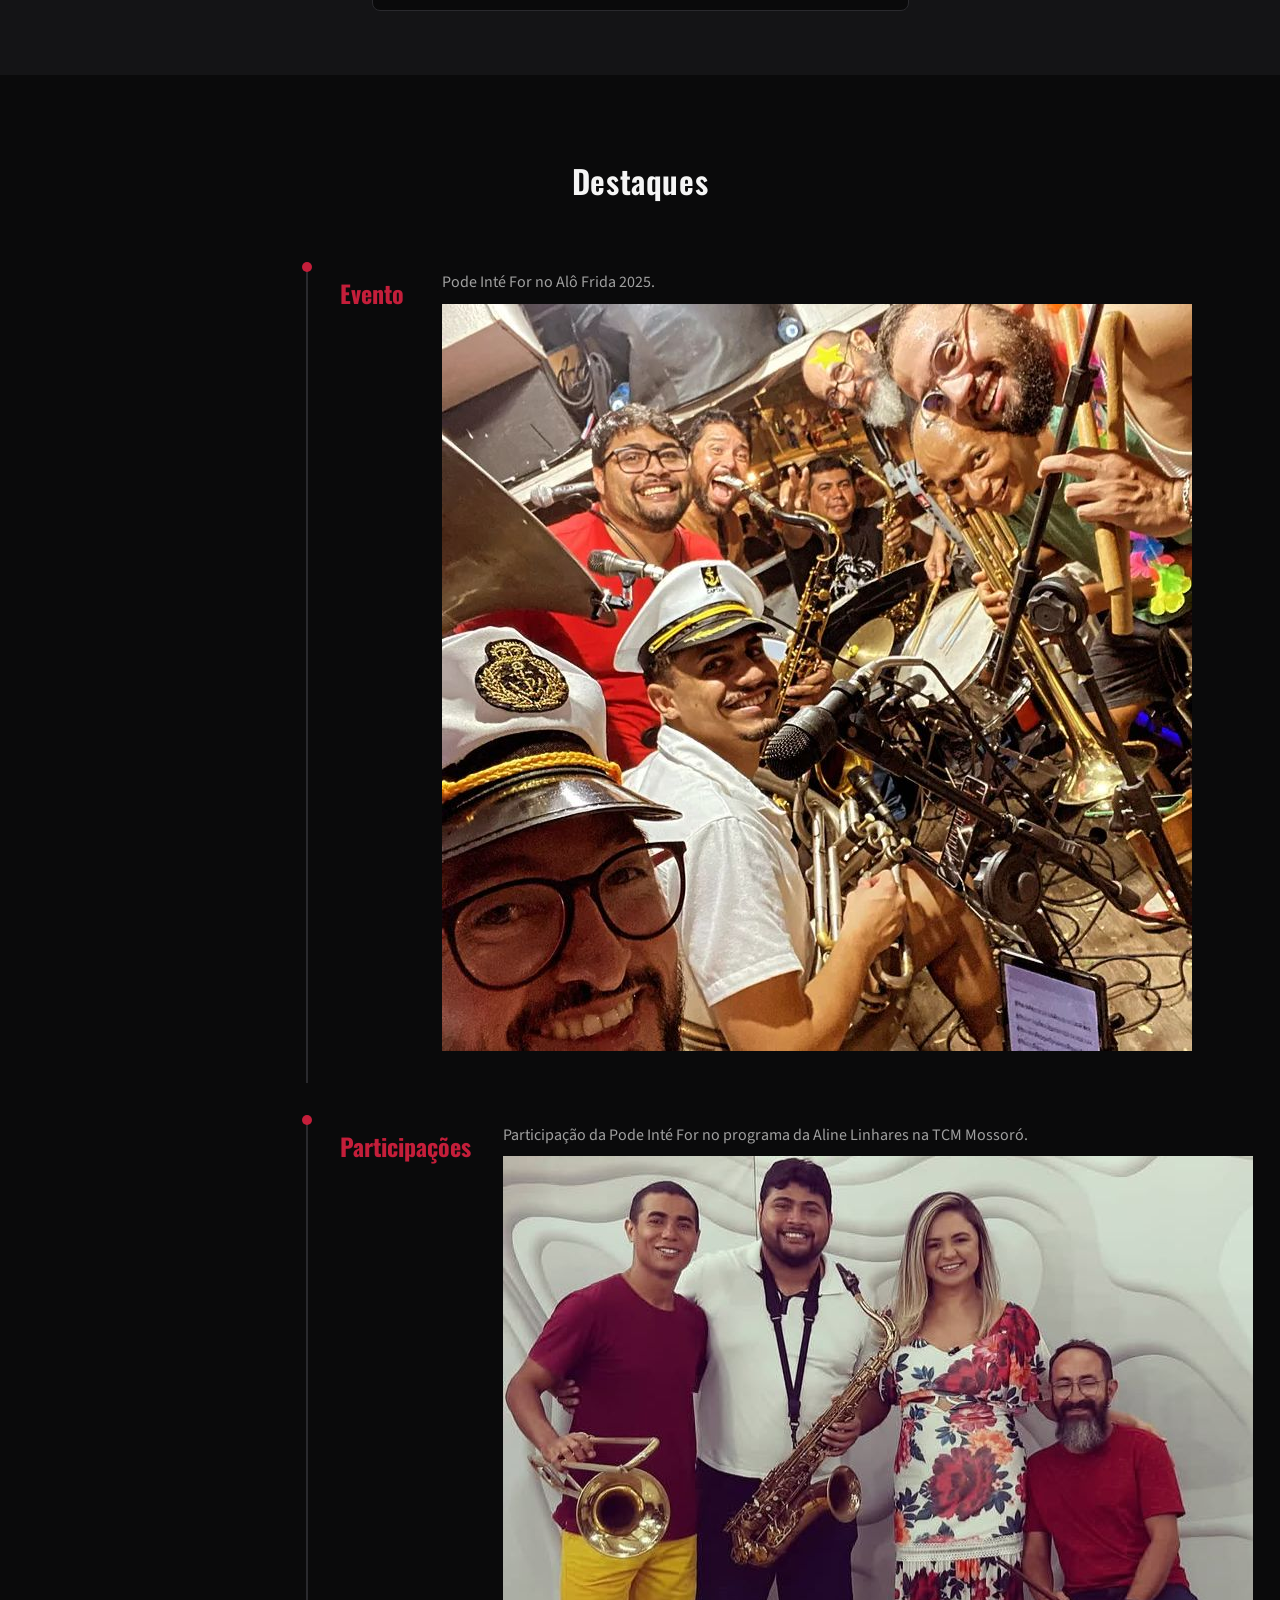
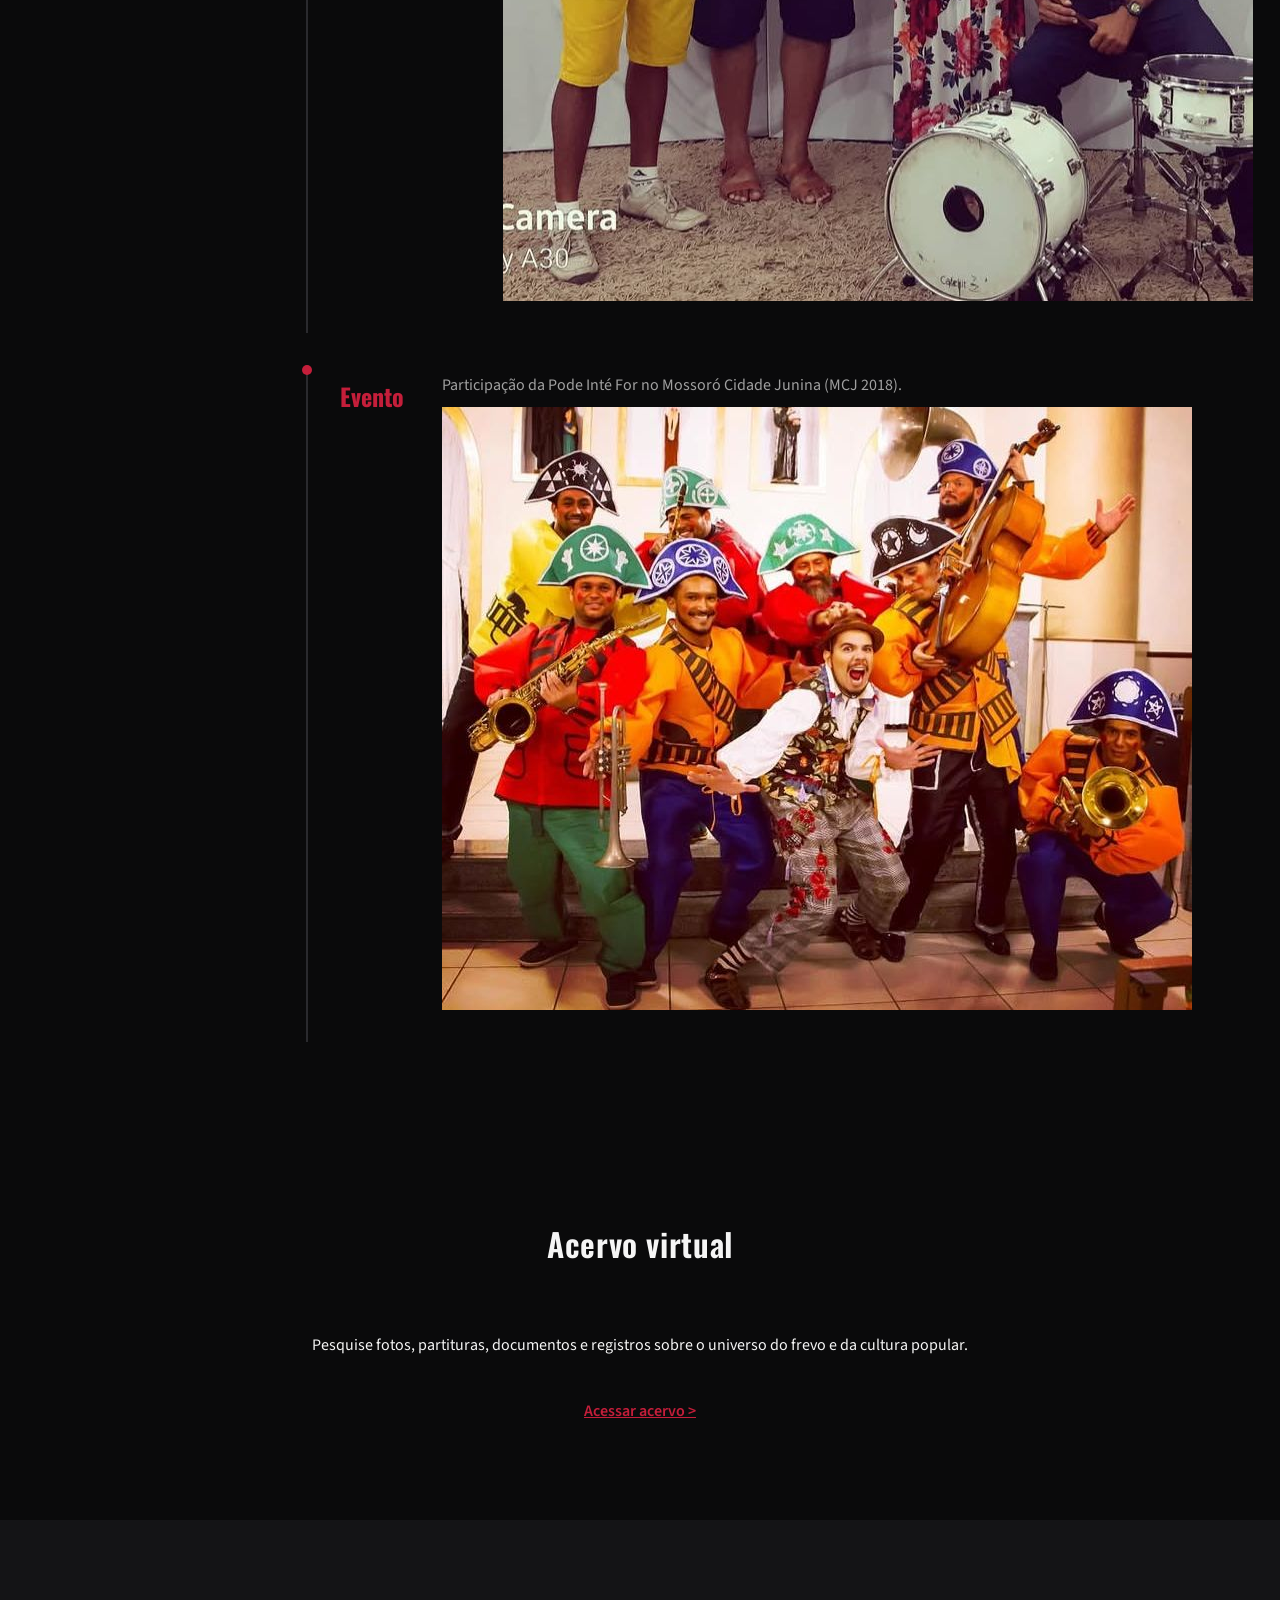
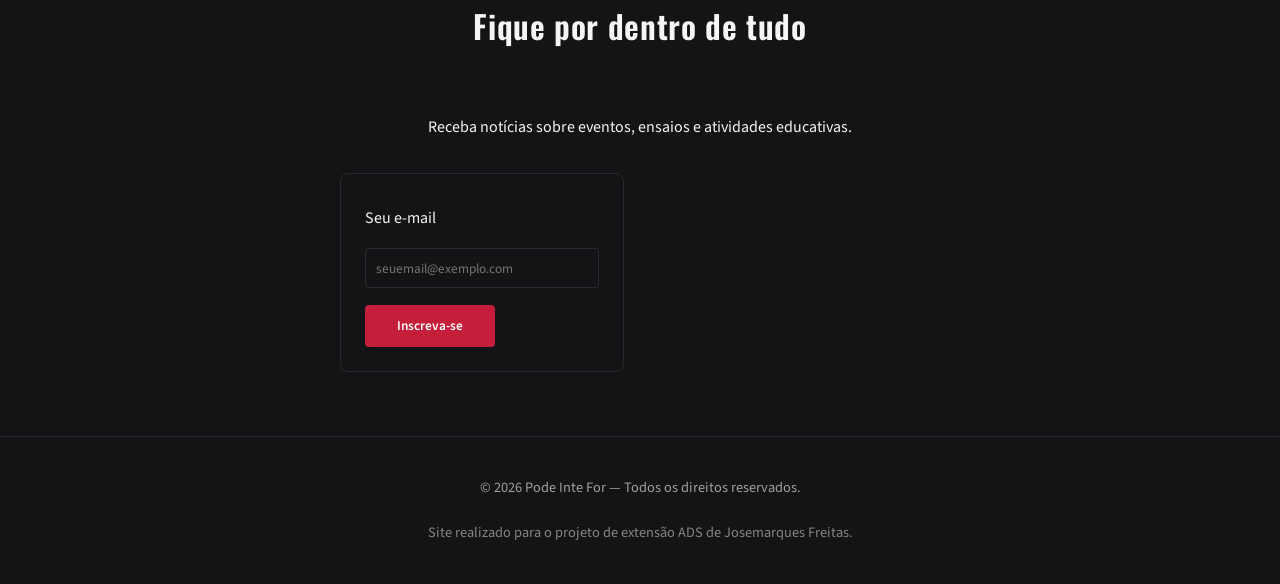
==== commit b716ae9c: "Implementação do Confete de Cascata" ====
--- a/index.html
+++ b/index.html
@@ -43,7 +43,7 @@
       </button>
       <ul class="nav-menu">
         <li>
-          <a href="#inicio"><span class="icon-circle"><i class="fas fa-home"></i></span><span>SOBRE</span></a>
+          <a href="/sobre/index.html"><span class="icon-circle"><i class="fas fa-home"></i></span><span>SOBRE</span></a>
         </li>
         <li>
           <a href="#visitas"><span class="icon-circle"><i class="fas fa-calendar-alt"></i></span><span>AGENDA</span></a>
@@ -63,48 +63,36 @@
     <section id="inicio" class="hero">
       <div class="hero-overlay"></div>
       <div class="hero-content">
-        <h1>Pode Inté For</h1>
+        <img src="imag/logo2.png" alt="Pode Inté For" class="hero-logo2" style="max-width: 75%;" />
         <p class="hero-tagline">
           Grupo de Frevo dedicado à música e à cultura popular.
         </p>
-        <a href="#visitas" class="btn btn-primary">Planeje sua visita</a>
+        <a href="#visitas" class="btn btn-primary">Entre em contato com a gente!</a>
       </div>
     </section>
 
     <!-- Planeje sua visita -->
     <section id="visitas" class="section agenda-section">
       <div class="container">
-        <h2 class="section-title">Planeje sua visita</h2>
+        <h2 class="section-title">Ensaios abertos!</h2>
 
         <p class="section-intro">
-          De terça a sexta-feira — <strong>das 10h às 17h30</strong><br />
-          Sábado e domingo — <strong>das 11h às 18h30</strong><br />
-          <small>// A última entrada acontece sempre 30 minutos antes do horário de fechamento.</small>
+          Quarta — <strong>das 19h às 20h30</strong><br />
+          Domingo — <strong>das 16h às 17h30</strong><br />
+          <small>// Venham participar desse momento massa com a gente.</small>
         </p>
 
         <div class="agenda-grid">
           <article class="agenda-card">
             <span class="agenda-day">Endereço</span>
-            <h3>Praça do Arsenal da Marinha, 91, Bairro do Recife</h3>
+            <h3>Av. Rio Branco, 389-475 - Bom Jardim, Mossoró - RN, 59603-040</h3>
             <a
-              href="https://maps.app.goo.gl/enEZVu31PucV2Ypo9"
+              href="https://maps.app.goo.gl/g8V8R8MTkPXavcyt5"
               target="_blank"
               rel="noopener"
               class="agenda-link"
             >
               Ver no mapa
-            </a>
-          </article>
-          <article class="agenda-card">
-            <span class="agenda-day">Ingressos</span>
-            <h3>Compre seu ingresso on-line</h3>
-            <a
-              href="https://bileto.sympla.com.br/event/114751/d/367077/s/2466946"
-              target="_blank"
-              rel="noopener"
-              class="agenda-link"
-            >
-              Acessar página de ingressos
             </a>
           </article>
         </div>
@@ -117,54 +105,33 @@
         <h2 class="section-title">Destaques</h2>
         <div class="timeline">
           <div class="timeline-item">
-            <span class="timeline-year">Nova exposição</span>
+            <span class="timeline-year">Evento</span>
             <div class="timeline-content">
               <p>
-                Conheça a exposição principal com a história, personagens e ritmos que
-                fazem do frevo um Patrimônio Imaterial da Humanidade.
+                Pode Inté For no Alô Frida 2025.
               </p>
+              <img src="imag/Festa.jpeg" alt="Alô Frida">
             </div>
           </div>
           <div class="timeline-item">
-            <span class="timeline-year">Programação</span>
+            <span class="timeline-year">Participações</span>
             <div class="timeline-content">
               <p>
-                Oficinas, shows, rodas de conversa e experiências para todas as idades
-                ao longo do ano inteiro.
+                Participação da Pode Inté For no programa da Aline Linhares na TCM Mossoró.
               </p>
+              <img src="imag/TCM.jpeg" alt="TCM">
             </div>
           </div>
           <div class="timeline-item">
-            <span class="timeline-year">Educativo</span>
+            <span class="timeline-year">Evento</span>
             <div class="timeline-content">
               <p>
-                Visitas mediadas para grupos escolares, projetos sociais e público em
-                geral, aproximando o frevo de novos públicos.
+                Participação da Pode Inté For no Mossoró Cidade Junina (MCJ 2018).
               </p>
+              <img src="imag/MCJ.jpeg" alt="MCJ">
             </div>
           </div>
         </div>
-      </div>
-    </section>
-
-    <!-- Tour virtual -->
-    <section id="tour" class="section discografia-section">
-      <div class="container">
-        <h2 class="section-title">Tour virtual</h2>
-        <p class="section-intro">
-          Visite o espaço de qualquer lugar do mundo e explore a exposição principal
-          em um passeio imersivo.
-        </p>
-        <p class="text-center">
-          <a
-            href="https://pacodofrevo.org.br/tour/"
-            target="_blank"
-            rel="noopener"
-            class="discografia-link"
-          >
-            Acessar tour virtual &gt;
-          </a>
-        </p>
       </div>
     </section>
 
@@ -194,7 +161,7 @@
       <div class="container">
         <h2 class="section-title">Fique por dentro de tudo</h2>
         <p class="section-intro">
-          Receba notícias sobre programação, exposições e atividades educativas.
+          Receba notícias sobre eventos, ensaios e atividades educativas.
         </p>
         <form class="contato-grid newsletter-form">
           <div class="contato-item">
@@ -218,7 +185,7 @@
   <footer class="footer">
     <div class="container">
       <p>© <span id="year"></span> Pode Inte For — Todos os direitos reservados.</p>
-      <p class="footer-dev">Layout inspirado no site Paço do Frevo, adaptado para o projeto de extensão ADS.</p>
+      <p class="footer-dev">Site realizado para o projeto de extensão ADS de Josemarques Freitas.</p>
     </div>
   </footer>
 
--- a/css/styles.css
+++ b/css/styles.css
@@ -29,10 +29,6 @@
   overflow-x: hidden;
 }
 
-main {
-  padding-top: 80px; /* Compensa o header fixo */
-}
-
 a {
   color: inherit;
   text-decoration: none;
@@ -44,11 +40,33 @@
   margin: 0;
 }
 
+/* Regra global para imagens - Remover o max-width */
 img {
-  max-width: 100%;
   height: auto;
   display: block;
 }
+
+/* Exemplo: Para aplicar max-width apenas a uma imagem específica, use uma classe */
+.hero-logo2 {
+  display: block;
+  margin: 0 auto 1rem auto;
+  max-width: 55%;
+  height: 300px;
+  filter: drop-shadow(0 4px 24px rgba(0, 0, 0, 0.08));
+  border-radius: 1.5rem;
+  transition: transform 0.2s cubic-bezier(.4,2,.6,1), box-shadow 0.2s;
+  box-shadow: 0 2px 15px rgba(196, 30, 58, 0.08);
+}
+.hero-logo2:hover,
+.hero-logo2:focus {
+  transform: scale(1.03) rotate(-1deg);
+  box-shadow: 0 4px 32px 0 rgba(196, 30, 58, 0.16),0 8px 38px 0 rgba(0,0,0,.10);
+}
+
+
+
+
+/* Agora você pode controlar o max-width por imagem, adicionando/removendo a classe "img-max-width" no HTML */
 
 .container {
   max-width: 1200px;
@@ -103,6 +121,29 @@
   z-index: 1000;
   background: #fff;
   border-bottom: 1px solid #eee;
+}
+
+/* Container dos ícones */
+#navbar-box {
+  display: flex;
+  justify-content: flex-end;
+  align-items: center;
+  width: 100%;
+  padding: 5px 10px;
+}
+
+.social-icons {
+  display: flex;
+  gap: 30px;
+  align-items: center;
+  justify-content: flex-end;
+  width: 100%;
+}
+
+.social-icons a {
+  color: white;
+  text-decoration: none;
+  font-size: 0.9rem;
 }
 
 .nav {
@@ -368,10 +409,130 @@
   align-items: center;
   justify-content: center;
   position: relative;
-  background: linear-gradient(135deg, #1a0a0e 0%, #0a0a0b 50%, #0a0e14 100%);
-  background-image: 
-    linear-gradient(rgba(196, 30, 58, 0.15) 0%, transparent 50%),
-    linear-gradient(135deg, #1a0a0e 0%, #0a0a0b 100%);
+  background: linear-gradient(135deg, #fff 0%, #fafad2 100%);
+  overflow: hidden;
+}
+
+/* CAMADA PRINCIPAL */
+.hero::before {
+  content: "";
+  position: absolute;
+  top: -100vh;
+  left: 0;
+  width: 100%;
+  height: 200vh;
+  pointer-events: none;
+  z-index: 2;
+
+  background-image:
+    linear-gradient(#f44336 100%, transparent 0),
+    linear-gradient(#a7ffeb 100%, transparent 0),
+    linear-gradient(#fbc02d 100%, transparent 0),
+    linear-gradient(#009688 100%, transparent 0),
+    linear-gradient(#4caf50 100%, transparent 0),
+    linear-gradient(#9c27b0 100%, transparent 0),
+    linear-gradient(#2196f3 100%, transparent 0),
+    linear-gradient(#ff9800 100%, transparent 0),
+    linear-gradient(#e91e63 100%, transparent 0),
+    linear-gradient(#ffeb3b 100%, transparent 0),
+    linear-gradient(#03a9f4 100%, transparent 0),
+    linear-gradient(#8bc34a 100%, transparent 0),
+    linear-gradient(#ff5722 100%, transparent 0),
+    linear-gradient(#607d8b 100%, transparent 0),
+    linear-gradient(#ff4081 100%, transparent 0),
+    linear-gradient(#00e676 100%, transparent 0),
+    linear-gradient(#2979ff 100%, transparent 0),
+    linear-gradient(#ff9100 100%, transparent 0),
+    linear-gradient(#e040fb 100%, transparent 0),
+    linear-gradient(#00bcd4 100%, transparent 0),
+    linear-gradient(#ff1744 100%, transparent 0),
+    linear-gradient(#cddc39 100%, transparent 0),
+    linear-gradient(#673ab7 100%, transparent 0),
+    linear-gradient(#ffc107 100%, transparent 0),
+    linear-gradient(#3f51b5 100%, transparent 0),
+    linear-gradient(#ff6f00 100%, transparent 0),
+    linear-gradient(#0091ea 100%, transparent 0),
+    linear-gradient(#00c853 100%, transparent 0),
+    linear-gradient(#aa00ff 100%, transparent 0),
+    linear-gradient(#ffab00 100%, transparent 0);
+
+  background-position:
+    5% 5%, 10% 12%, 15% 15%, 20% 18%, 25% 10%, 30% 20%, 35% 5%,
+    40% 15%, 45% 8%, 50% 18%, 55% 12%, 60% 20%, 65% 10%, 70% 22%,
+    75% 5%, 80% 15%, 85% 8%, 90% 18%, 95% 10%, 12% 30%, 22% 35%,
+    32% 28%, 42% 40%, 52% 32%, 62% 38%, 72% 30%, 82% 35%, 92% 28%,
+    18% 45%, 68% 42%;
+
+  background-size:
+    10px 18px, 12px 10px, 8px 15px, 14px 9px, 10px 12px, 15px 10px, 9px 20px,
+    11px 16px, 13px 8px, 10px 14px, 13px 13px, 7px 18px, 16px 10px, 12px 18px,
+    9px 14px, 11px 16px, 8px 13px, 14px 10px, 12px 12px, 10px 17px,
+    15px 9px, 9px 19px, 13px 11px, 10px 15px, 16px 8px, 12px 16px,
+    14px 12px, 8px 14px, 11px 17px, 13px 10px;
+
+  background-repeat: no-repeat;
+
+  animation: confetti-fall 3s linear infinite;
+}
+
+/* CAMADA EXTRA */
+.hero::after {
+  content: "";
+  position: absolute;
+  top: -100vh;
+  left: 0;
+  width: 100%;
+  height: 200vh;
+  pointer-events: none;
+  z-index: 2;
+
+  background-image:
+    linear-gradient(#ff4081 100%, transparent 0),
+    linear-gradient(#00e676 100%, transparent 0),
+    linear-gradient(#2979ff 100%, transparent 0),
+    linear-gradient(#ff9100 100%, transparent 0),
+    linear-gradient(#e040fb 100%, transparent 0),
+    linear-gradient(#00bcd4 100%, transparent 0),
+    linear-gradient(#ffd600 100%, transparent 0),
+    linear-gradient(#ff3d00 100%, transparent 0),
+    linear-gradient(#00acc1 100%, transparent 0),
+    linear-gradient(#76ff03 100%, transparent 0);
+
+  background-position:
+    20% 60%, 30% 70%, 40% 80%, 50% 65%, 60% 85%,
+    70% 75%, 80% 60%, 90% 70%, 15% 80%, 55% 90%;
+
+  background-size:
+    12px 20px, 18px 10px, 10px 15px, 15px 15px, 9px 18px,
+    20px 8px, 14px 12px, 11px 16px, 16px 9px, 13px 14px;
+
+  background-repeat: no-repeat;
+
+  animation: confetti-fall 4s linear infinite;
+  opacity: 0.7;
+}
+
+/* ANIMAÇÃO */
+@keyframes confetti-fall {
+
+  0% {
+    background-position:
+      5% 5%, 10% 12%, 15% 15%, 20% 18%, 25% 10%, 30% 20%, 35% 5%,
+      40% 15%, 45% 8%, 50% 18%, 55% 12%, 60% 20%, 65% 10%, 70% 22%,
+      75% 5%, 80% 15%, 85% 8%, 90% 18%, 95% 10%, 12% 30%, 22% 35%,
+      32% 28%, 42% 40%, 52% 32%, 62% 38%, 72% 30%, 82% 35%, 92% 28%,
+      18% 45%, 68% 42%;
+  }
+
+  100% {
+    background-position:
+      5% 105%, 10% 112%, 15% 115%, 20% 118%, 25% 110%, 30% 120%, 35% 105%,
+      40% 115%, 45% 108%, 50% 118%, 55% 112%, 60% 120%, 65% 110%, 70% 122%,
+      75% 105%, 80% 115%, 85% 108%, 90% 118%, 95% 110%, 12% 130%, 22% 135%,
+      32% 128%, 42% 140%, 52% 132%, 62% 138%, 72% 130%, 82% 135%, 92% 128%,
+      18% 145%, 68% 142%;
+  }
+
 }
 
 .hero-overlay {
@@ -383,17 +544,15 @@
 
 .hero-content {
   position: relative;
-  z-index: 1;
+  z-index: 2;
   text-align: center;
-  padding: 2rem;
-}
-
-.hero h1 {
-  font-family: var(--font-display);
-  font-size: clamp(2.5rem, 8vw, 4.5rem);
-  font-weight: 700;
-  letter-spacing: 0.08em;
-  margin-bottom: 0.5rem;
+}
+
+
+@keyframes aquarela-gradient-move {
+  to {
+    background-position: -200% center;
+  }
 }
 
 .hero-tagline {
@@ -402,28 +561,7 @@
   margin-bottom: 2rem;
 }
 
-/* Container dos ícones */
-#navbar-box {
-  display: flex;
-  justify-content: flex-end;
-  align-items: center;
-  width: 100%;
-  padding: 5px 10px;
-}
-
-.social-icons {
-  display: flex;
-  gap: 30px;
-  align-items: center;
-  justify-content: flex-end;
-  width: 100%;
-}
-
-.social-icons a {
-  color: white;
-  text-decoration: none;
-  font-size: 0.9rem;
-}
+
 
 @media (max-width: 768px) {
   #navbar-box {
@@ -489,9 +627,11 @@
 }
 
 .agenda-grid {
-  display: grid;
+  display: flex;
   grid-template-columns: repeat(auto-fill, minmax(260px, 1fr));
   gap: 1.5rem;
+  justify-items: center;
+  justify-content: center;
 }
 
 .agenda-card {
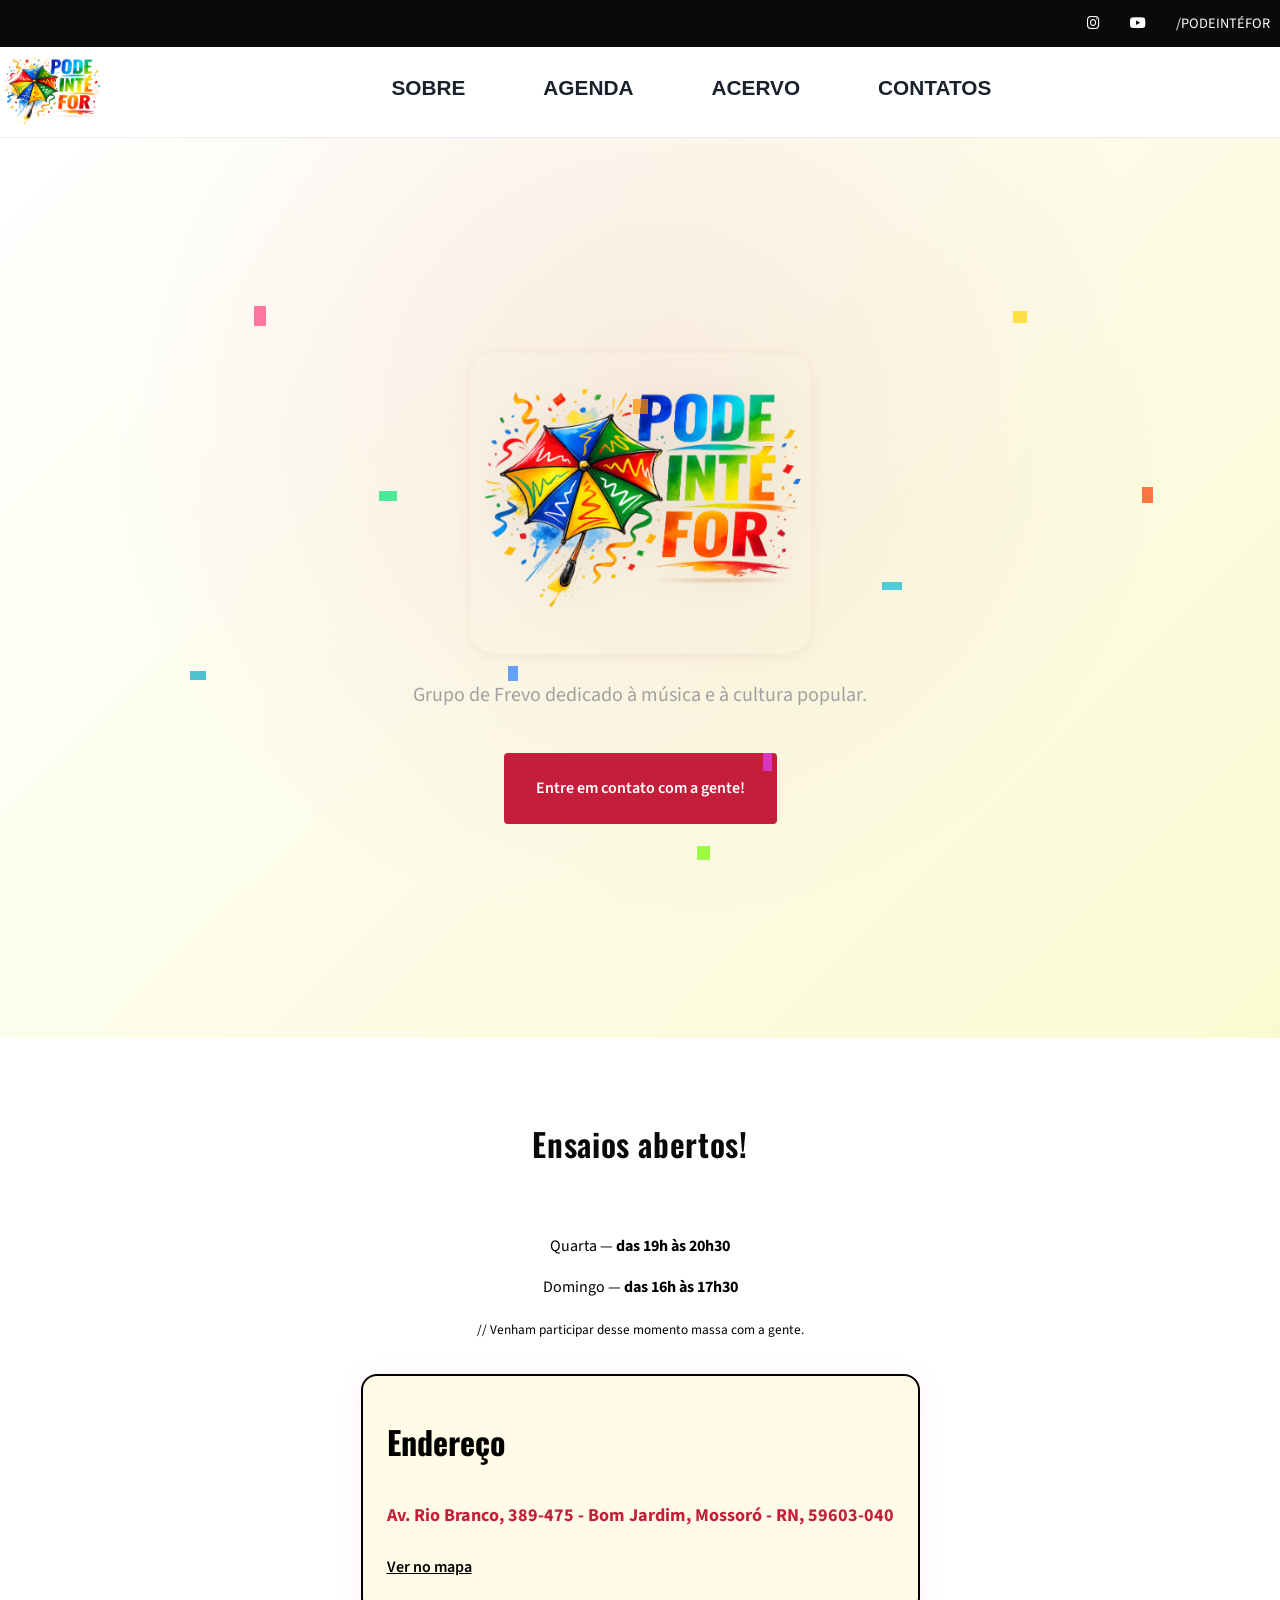
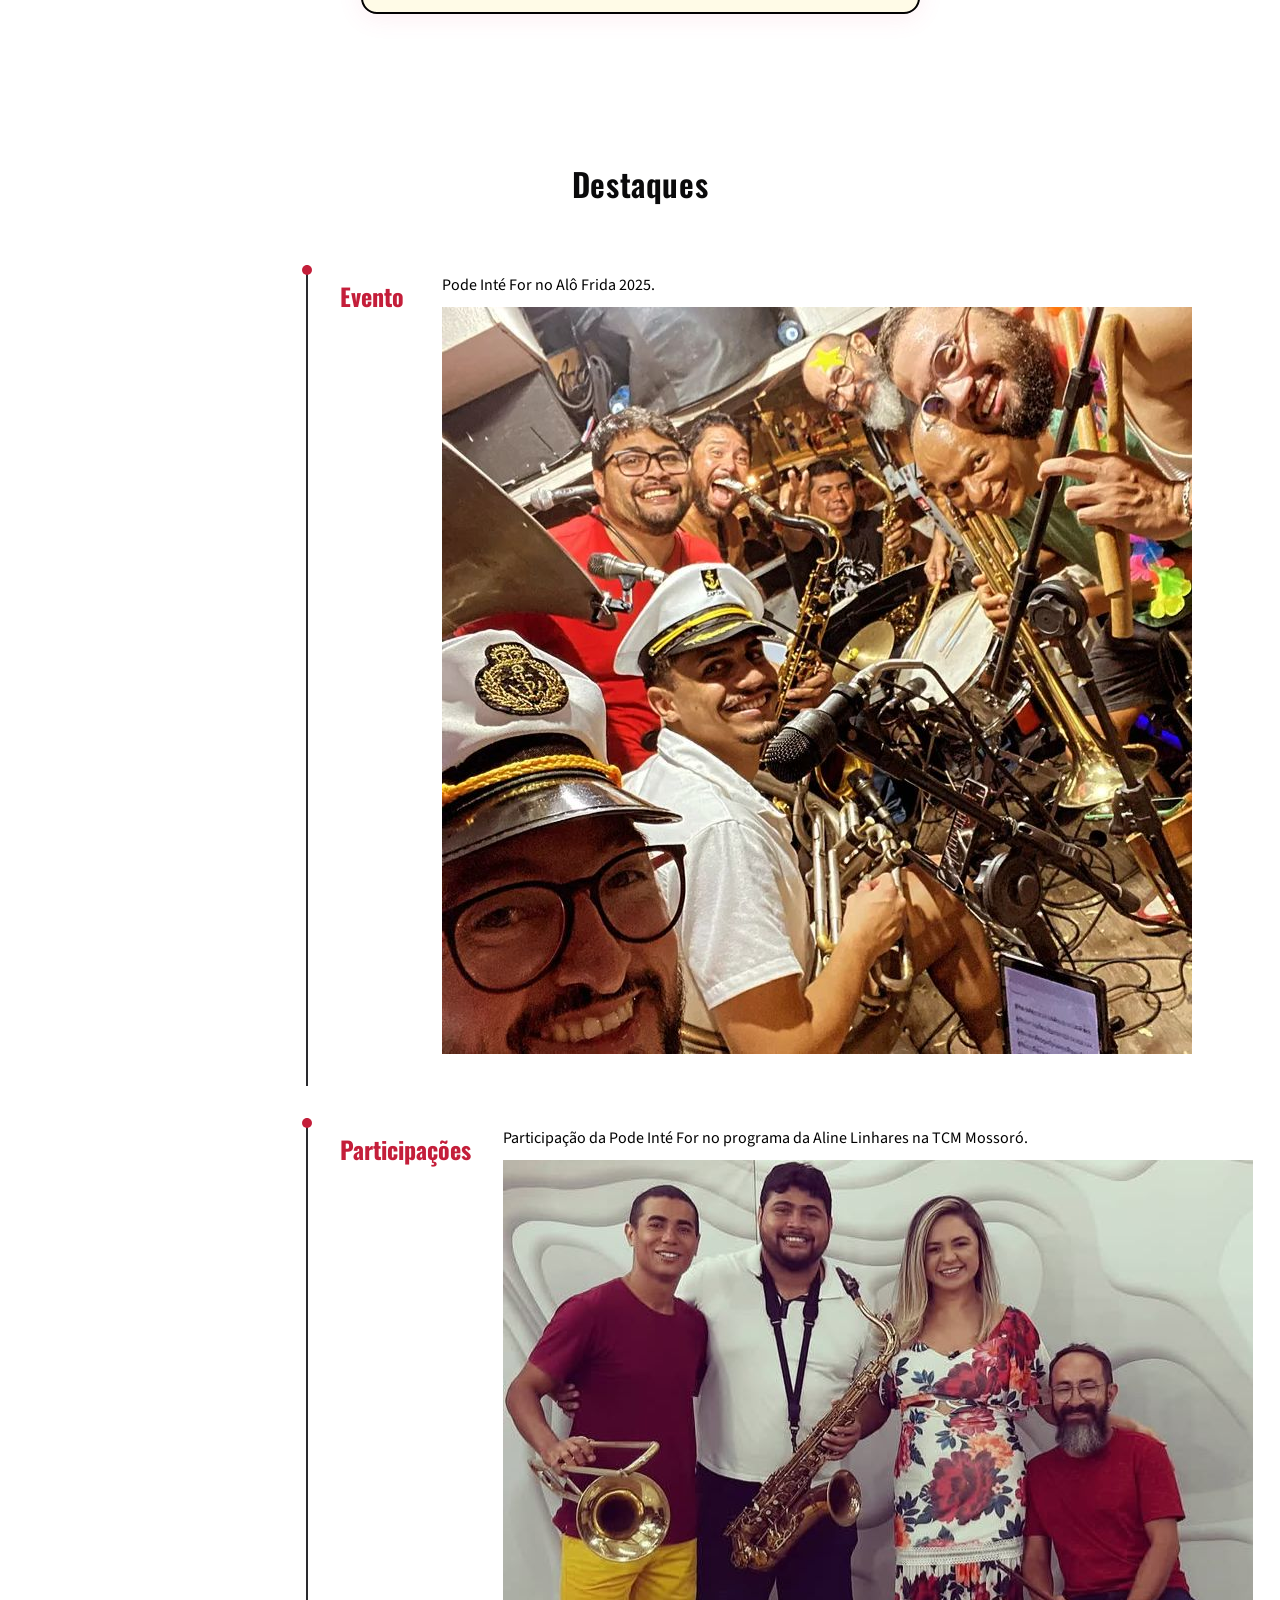
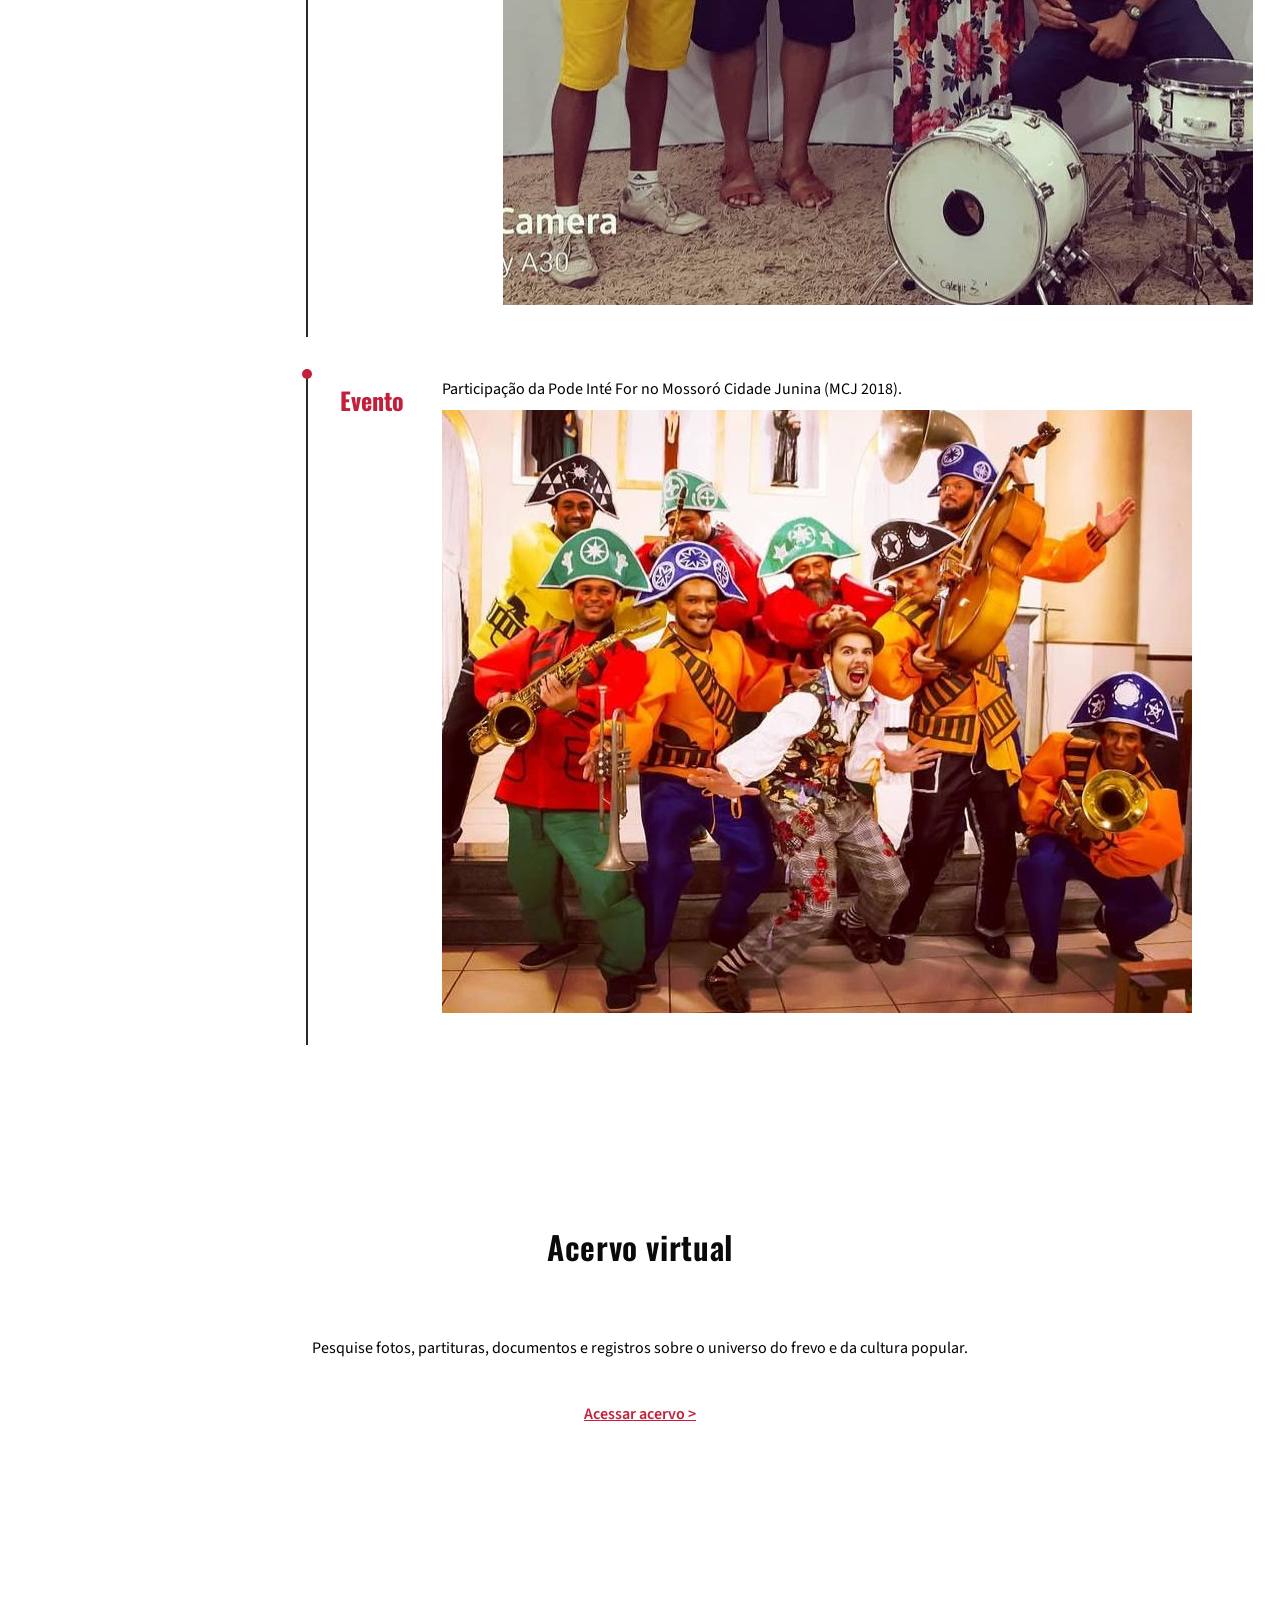
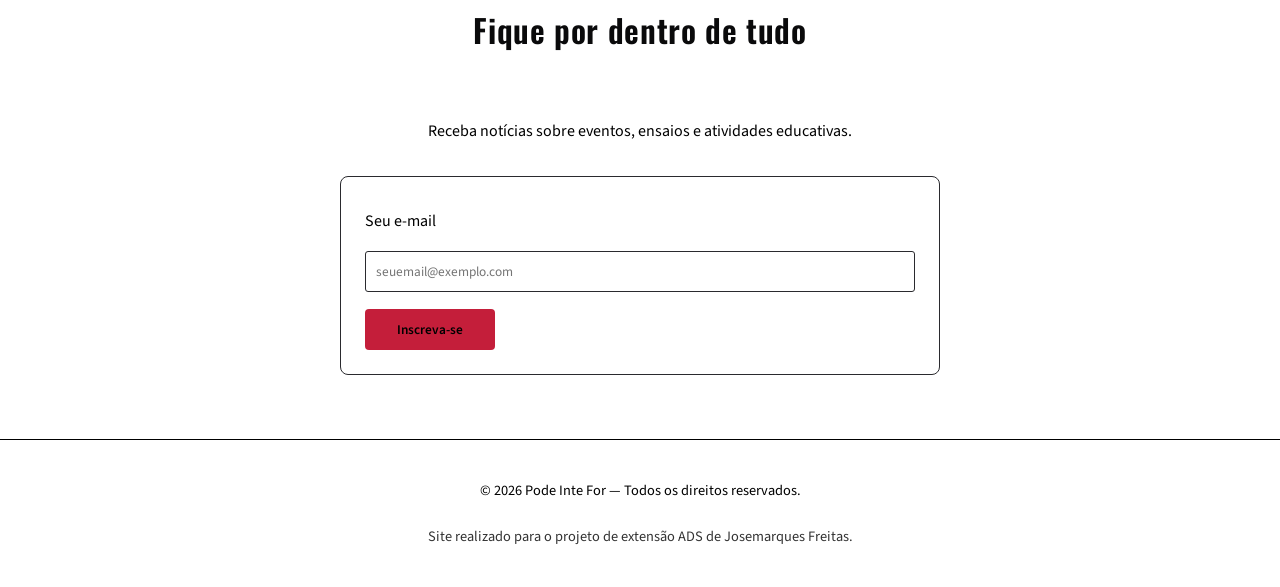
==== commit 42e386b3: "Adicionando audio na abertura do site" ====
--- a/index.html
+++ b/index.html
@@ -19,6 +19,8 @@
     <p>Carregando...</p>
   </div>
 
+ 
+
   <!-- Topbar preta com redes sociais -->
   <div class="pif-navbar-topbar">
     <div id="navbar-box">
@@ -29,6 +31,11 @@
       </div>
     </div>
   </div>
+
+  <audio id="bg-music" loop preload="none" style="display: none;">
+    <source src="audio/aurorafrevoorquestra-faixa-10-0e0144.mp3" type="audio/mpeg" />
+    Seu navegador não suporta áudio HTML5.
+  </audio>
 
   <!-- Header / Menu principal moderno e colorido -->
   <header class="header">
@@ -63,11 +70,11 @@
     <section id="inicio" class="hero">
       <div class="hero-overlay"></div>
       <div class="hero-content">
-        <img src="imag/logo2.png" alt="Pode Inté For" class="hero-logo2" style="max-width: 75%;" />
+        <img src="imag/logo2.png" alt="Pode Inté For" class="hero-logo2 frevo-dance" style="max-width: 75%;" />
         <p class="hero-tagline">
           Grupo de Frevo dedicado à música e à cultura popular.
         </p>
-        <a href="#visitas" class="btn btn-primary">Entre em contato com a gente!</a>
+        <a href="https://api.whatsapp.com/send?phone=%2B5584996082468&token=eyJhbGciOiJFUzI1NiIsInR5cCI6IkpXVCIsImtpZCI6IjEyNSJ9.[base64].HucwAchAIPZe6JsIG6V9w2IYbm8RHFSR2XvW-U0npBKOsLUIkmN_yhXkXijYtr86MV2JnCu9U1DWue3_niLywg&fbclid=IwY2xjawQhO0tleHRuA2FlbQIxMABicmlkETFtWDZPYUhReWFmMmJkTkZtc3J0YwZhcHBfaWQQMjIyMDM5MTc4ODIwMDg5MgABHsZcThmT8_pzdIJtt9HFvBfFA7O4I_PaYKhnpTRdQNj-bX3QWtWngHqbA4Rl_aem_ynWCdNCCgPk6icHVkHAq5Q" class="btn btn-primary">Entre em contato com a gente!</a>
       </div>
     </section>
 
--- a/css/styles.css
+++ b/css/styles.css
@@ -400,6 +400,31 @@
   text-align: center;
   margin-bottom: 2.5rem;
   letter-spacing: 0.02em;
+  color: var(--color-bg);
+}
+
+.section-intro {
+  color: #000;
+}
+
+
+@keyframes frevo-pulse-dance {
+  0% { transform: scale(1) rotate(-3deg); filter: brightness(1); }
+  10% { transform: scale(1.08) rotate(3deg); filter: brightness(1.1); }
+  20% { transform: scale(1.1) rotate(-6deg); }
+  30% { transform: scale(1.13) rotate(4deg);}
+  40% { transform: scale(0.98) rotate(-2deg);}
+  50% { transform: scale(1.1) rotate(0deg);}
+  60% { transform: scale(1.15) rotate(6deg);}
+  70% { transform: scale(1.05) rotate(-4deg);}
+  80% { transform: scale(1.1) rotate(2deg);}
+  90% { transform: scale(1.08) rotate(-2deg); filter: brightness(1.08);}
+  100% { transform: scale(1) rotate(0deg); filter: brightness(1);}
+}
+.frevo-dance {
+  animation: frevo-pulse-dance 1.2s infinite cubic-bezier(.3, .6, .5, 1.2);
+  will-change: transform, filter;
+  transform-origin: 53% 90%; /* Pivô da dança no chão, sensível p/ logo */
 }
 
 /* ===== Hero ===== */
@@ -593,7 +618,7 @@
 
 /* ===== Agenda ===== */
 .agenda-section {
-  background: var(--color-bg-card);
+  background: #ffffff;
 }
 
 .agenda-tabs {
@@ -602,49 +627,62 @@
   gap: 0.5rem;
   margin-bottom: 2rem;
   flex-wrap: wrap;
+  background: linear-gradient(90deg, #f44336 0%, #fbc02d 33%, #00bcd4 66%, #4caf50 100%);
+  border-radius: 12px;
+  padding: 0.4rem 0.5rem;
 }
 
 .agenda-tab {
   padding: 0.6rem 1.2rem;
   font-family: var(--font-body);
   font-weight: 600;
-  background: var(--color-bg);
-  color: var(--color-text-muted);
-  border: 1px solid var(--color-border);
-  border-radius: 4px;
+  background: #fefefe;
+  color: #ca007a; /* vibrante, alegre */
+  border: 2px solid #fff176; /* amarelo frevo destacando a borda */
+  border-radius: 6px;
   cursor: pointer;
-  transition: background 0.2s, color 0.2s, border-color 0.2s;
+  transition: 
+    background 0.2s, 
+    color 0.2s, 
+    border-color 0.2s, 
+    box-shadow 0.2s;
+  box-shadow: 0 0.5px 4px 0 rgba(222,44,74,0.07);
 }
 .agenda-tab:hover,
 .agenda-tab:focus {
-  color: var(--color-text);
-  border-color: var(--color-text-muted);
+  color: #f44336;
+  background: #fff59d; /* amarelo leve no hover */
+  border-color: #f44336;
+  box-shadow: 0 2px 10px 0 rgba(252, 176, 36, 0.22);
 }
 .agenda-tab.active {
-  background: var(--color-primary);
+  background: linear-gradient(90deg, #f44336 0%, #fbc02d 100%);
   color: #fff;
-  border-color: var(--color-primary);
+  border-color: #c41e3a;
+  box-shadow: 0 2px 18px 0 rgba(255, 0, 95, 0.19);
 }
 
 .agenda-grid {
   display: flex;
   grid-template-columns: repeat(auto-fill, minmax(260px, 1fr));
-  gap: 1.5rem;
+  gap: 2rem;
   justify-items: center;
   justify-content: center;
 }
 
 .agenda-card {
-  background: var(--color-bg);
-  border: 1px solid var(--color-border);
-  border-radius: 8px;
+  background: #fffbe7;
+  border: 2px solid #020202;
+  border-radius: 16px;
   padding: 1.5rem;
-  transition: border-color 0.2s, transform 0.2s;
+  box-shadow: 0 4px 24px 0 rgba(231, 84, 128, 0.10);
+  transition: border-color 0.2s, transform 0.2s, box-shadow 0.2s;
 }
 
 .agenda-card:hover {
-  border-color: var(--color-primary);
-  transform: translateY(-2px);
+  border-color: #e040fb;
+  box-shadow: 0 8px 24px 0 rgba(39, 198, 183, 0.17);
+  transform: translateY(-4px) scale(1.03) rotate(-1deg);
 }
 
 .agenda-card.hidden {
@@ -655,31 +693,38 @@
   display: block;
   font-family: var(--font-display);
   font-size: 2rem;
+  font-weight: 900;
+  color: #f44336;
+  margin-bottom: 0.5rem;
+  background: linear-gradient(90deg, #000000 40%, #ff4081 100%);
+  -webkit-background-clip: text;
+  -webkit-text-fill-color: transparent;
+  background-clip: text;
+}
+
+.agenda-card h3 {
+  font-size: 1.13rem;
   font-weight: 700;
-  color: var(--color-primary);
   margin-bottom: 0.5rem;
-}
-
-.agenda-card h3 {
-  font-size: 1.1rem;
+  color: #c41e3a;
+}
+
+.agenda-link {
+  font-size: 1rem;
+  color: #000000;
+  text-decoration: underline;
   font-weight: 600;
-  margin-bottom: 0.5rem;
-}
-
-.agenda-link {
-  font-size: 0.97rem;
-  color: var(--color-primary);
-  text-decoration: underline;
   cursor: pointer;
+  transition: color 0.18s;
 }
 .agenda-link:hover,
 .agenda-link:focus {
-  color: var(--color-primary-hover);
+  color: #f44336;
 }
 
 /* ===== Timeline ===== */
 .timeline-section {
-  background: var(--color-bg);
+  background: #ffffff;
 }
 
 .timeline {
@@ -719,7 +764,7 @@
 }
 
 .timeline-content p {
-  color: var(--color-text-muted);
+  color: #000000;
 }
 
 /* ===== Discografia ===== */
@@ -756,7 +801,7 @@
 
 /* ===== Loja ===== */
 .loja-section {
-  background: var(--color-bg);
+  background: #ffffff;
 }
 
 .loja-grid {
@@ -800,7 +845,7 @@
 
 /* ===== Fotos & Eventos ===== */
 .fotos-section {
-  background: var(--color-bg-card);
+  background:white;
 }
 
 .fotos-categories {
@@ -846,18 +891,27 @@
 
 /* ===== Contato ===== */
 .contato-section {
-  background: var(--color-bg);
+  background: white;
+}
+
+.contato-section {
+  display: flex;
+  justify-content: center;
+  align-items: center;
+  min-height: 60vh;
+  /* Garante centralização vertical e horizontal */
 }
 
 .contato-grid {
-  display: grid;
-  grid-template-columns: repeat(auto-fill, minmax(240px, 1fr));
-  gap: 2rem;
+  justify-items: center;
+  align-items: center;
+  justify-content: center;
 }
 
 .contato-item {
+  color: white;
   padding: 1.5rem;
-  background: var(--color-bg-card);
+  background: #fff;
   border: 1px solid var(--color-border);
   border-radius: 8px;
 }
@@ -880,20 +934,20 @@
 }
 
 .contato-item a:hover {
-  color: var(--color-primary);
+  color: white;
 }
 
 /* ===== Footer ===== */
 .footer {
   padding: 2rem 1.5rem;
-  background: var(--color-bg-card);
-  border-top: 1px solid var(--color-border);
+  background: white;
+  border-top: 1px solid black;
   text-align: center;
 }
 
 .footer p {
   font-size: 0.9rem;
-  color: var(--color-text-muted);
+  color: black;
 }
 
 .footer-dev {
@@ -920,6 +974,7 @@
 .newsletter-label {
   display: block;
   margin-bottom: 0.5rem;
+  color: #000;
 }
 
 .newsletter-input {
@@ -927,8 +982,8 @@
   padding: 0.6rem;
   border-radius: 3px;
   border: 1px solid var(--color-border);
-  color: var(--color-text);
-  background: var(--color-bg-card);
+  color: #000;
+  background: white;
   font-family: var(--font-body);
 }
 
@@ -936,7 +991,7 @@
   margin-top: 1rem;
   padding: 0.7rem 2rem;
   background: var(--color-primary);
-  color: #fff;
+  color: #000000;
   border: none;
   border-radius: 4px;
   font-family: var(--font-body);
@@ -947,4 +1002,5 @@
 .newsletter-submit:hover,
 .newsletter-submit:focus {
   background: var(--color-primary-hover);
-}
+  color: #000;
+}
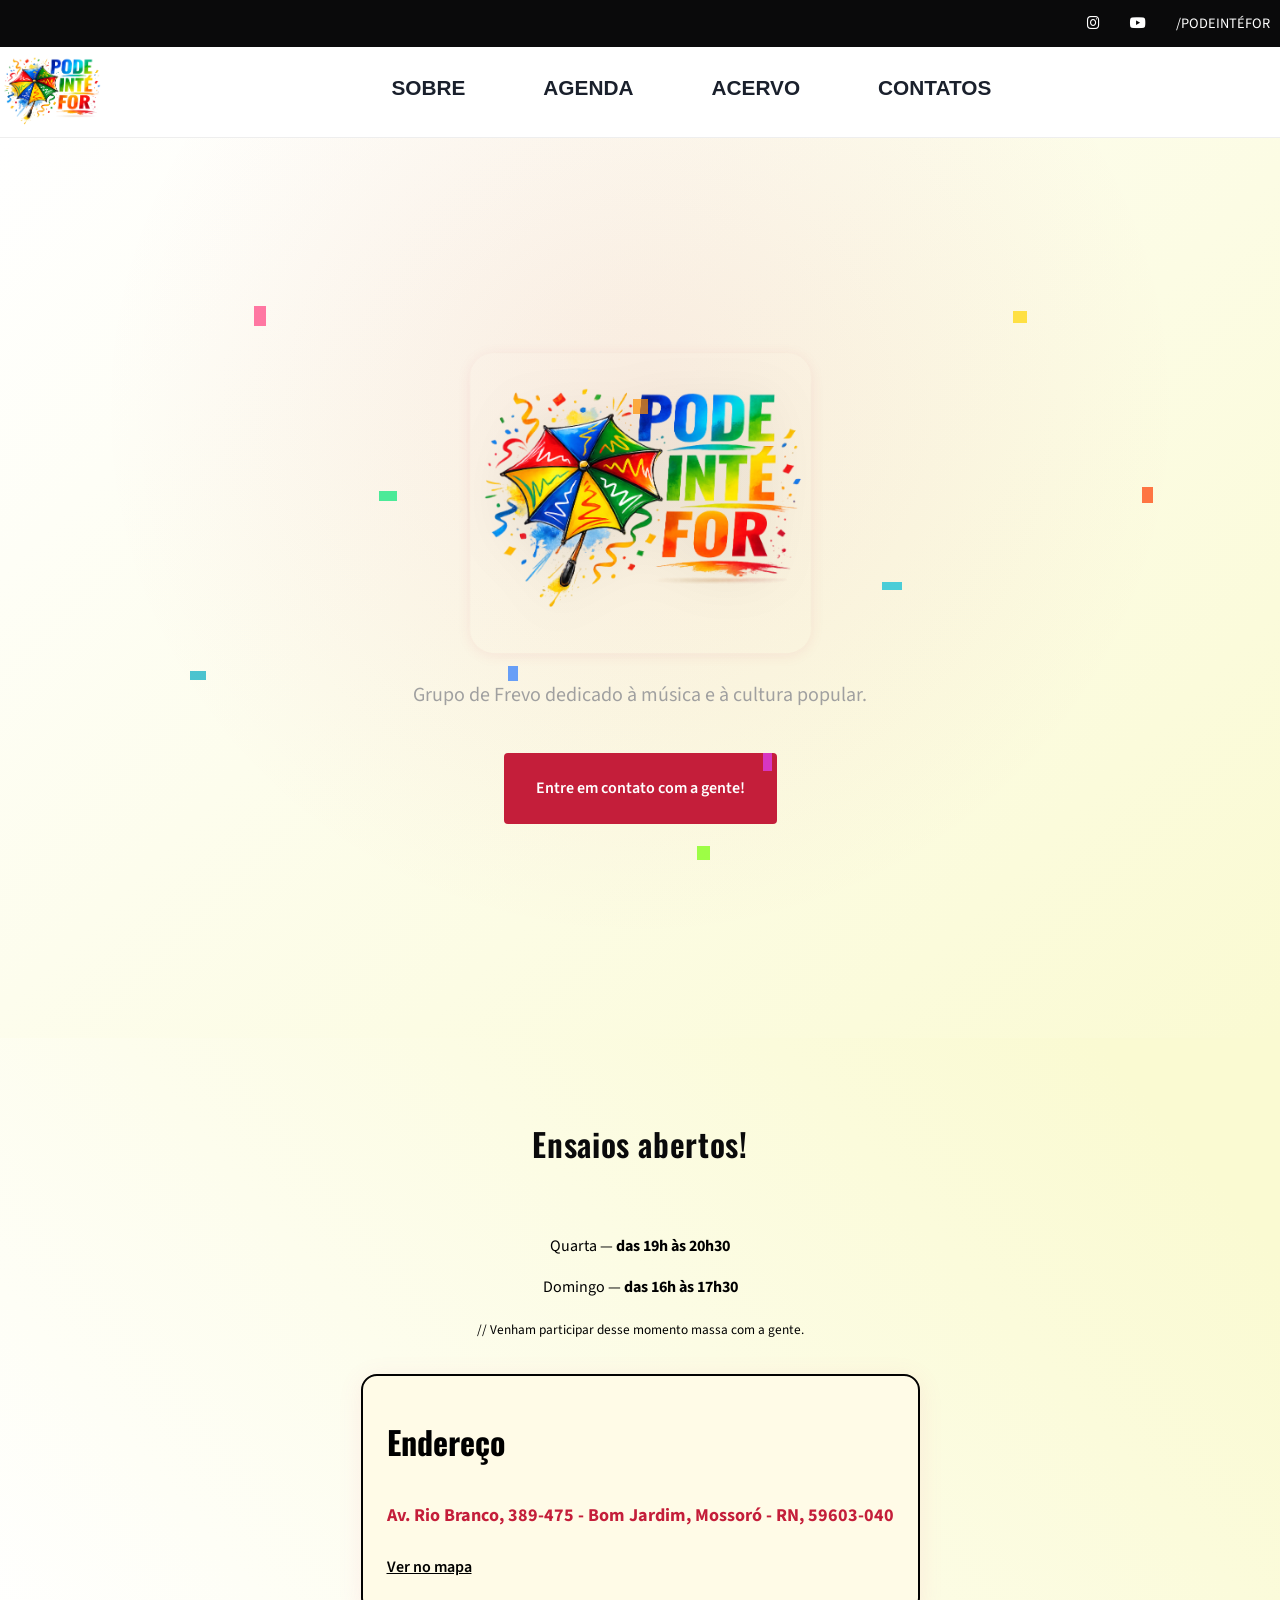
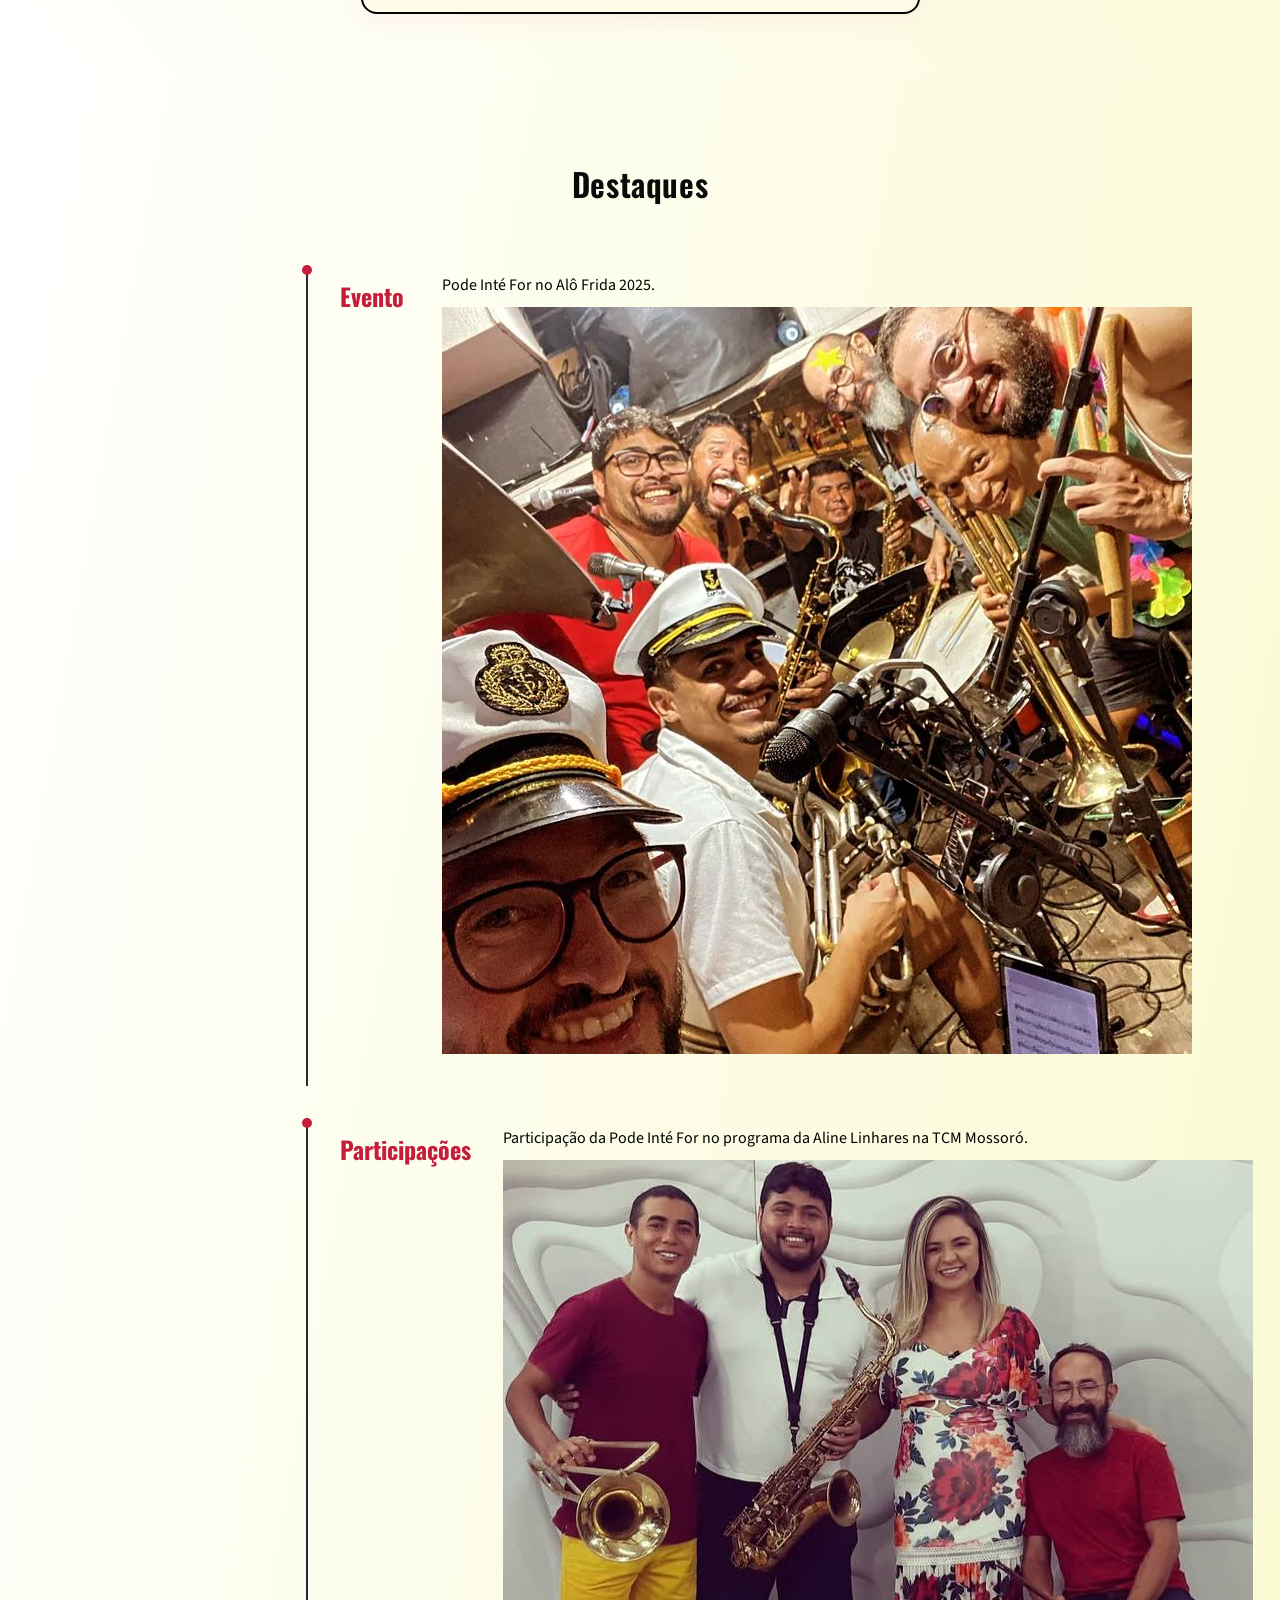
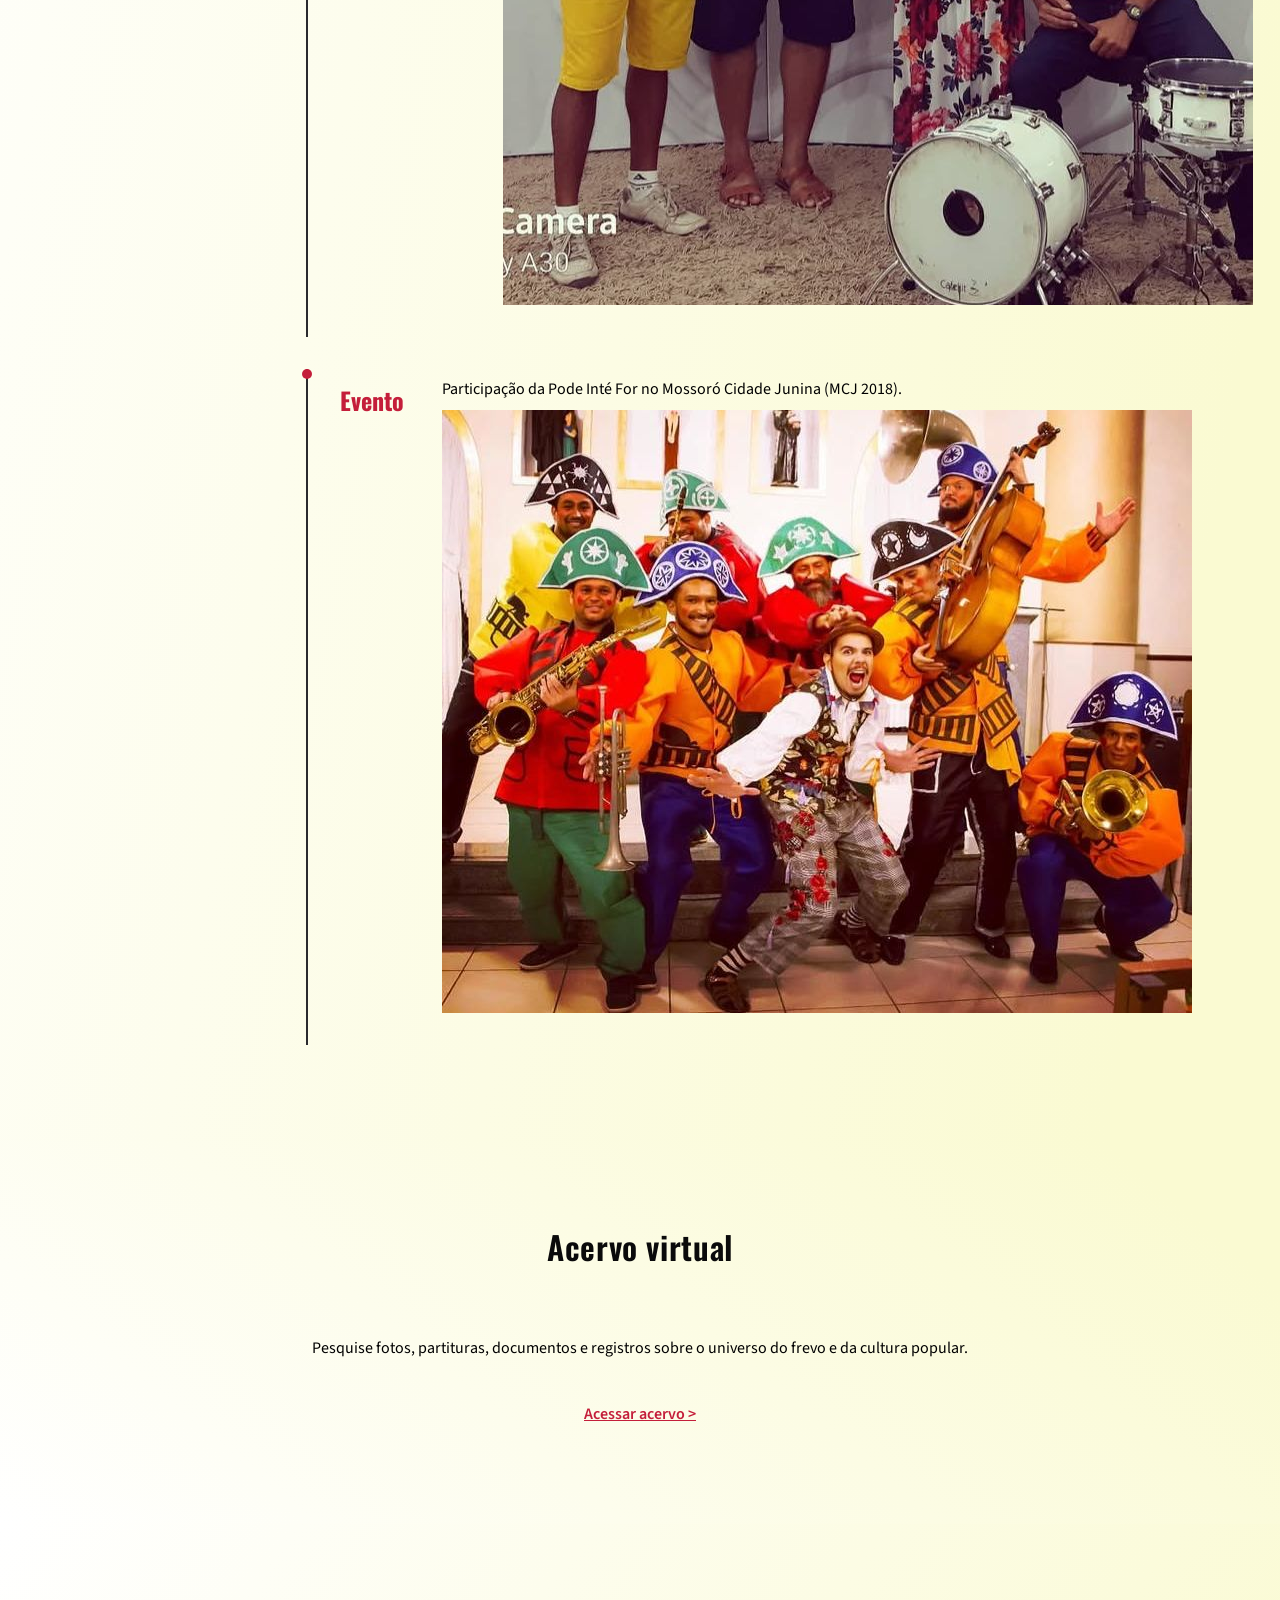
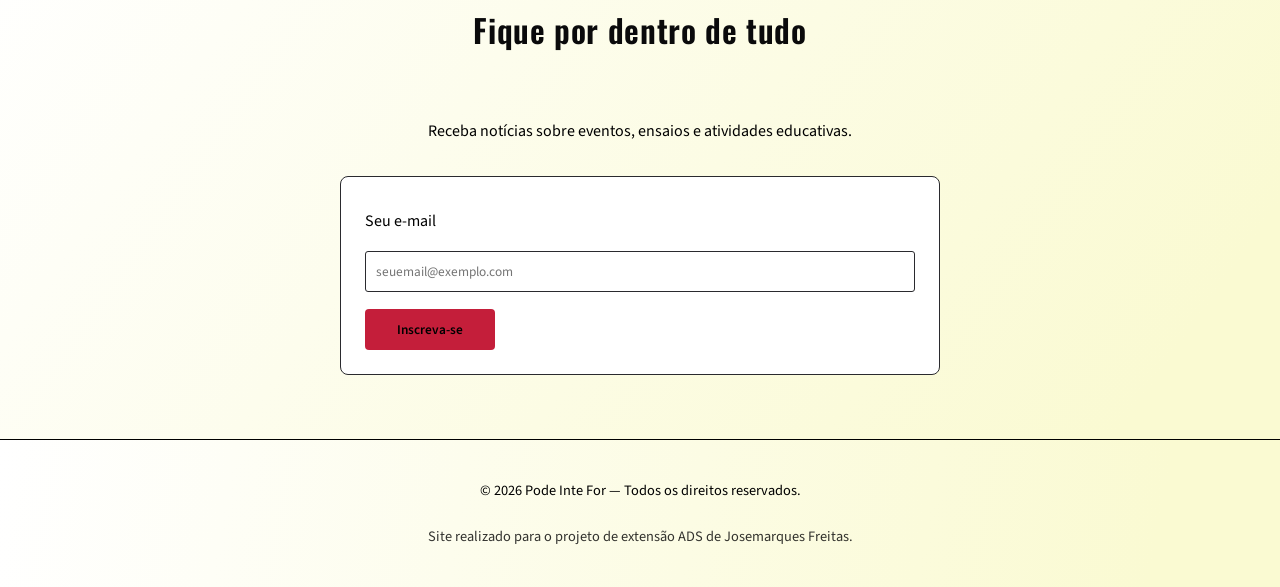
==== commit 9594f0b0: "Coriigindo ativação de audio na abertura do site" ====
--- a/index.html
+++ b/index.html
@@ -32,7 +32,7 @@
     </div>
   </div>
 
-  <audio id="bg-music" loop preload="none" style="display: none;">
+  <audio id="bg-music" loop preload="auto" style="display: none;">
     <source src="audio/aurorafrevoorquestra-faixa-10-0e0144.mp3" type="audio/mpeg" />
     Seu navegador não suporta áudio HTML5.
   </audio>
@@ -53,13 +53,13 @@
           <a href="/sobre/index.html"><span class="icon-circle"><i class="fas fa-home"></i></span><span>SOBRE</span></a>
         </li>
         <li>
-          <a href="#visitas"><span class="icon-circle"><i class="fas fa-calendar-alt"></i></span><span>AGENDA</span></a>
-        </li>
-        <li>
-          <a href="#destaques"><span class="icon-circle"><i class="fas fa-bolt"></i></span><span>ACERVO</span></a>
-        </li>
-        <li>
-          <a href="#tour"><span class="icon-circle"><i class="fas fa-vr-cardboard"></i></span><span>CONTATOS</span></a>
+          <a href="#agenda"><span class="icon-circle"><i class="fas fa-calendar-alt"></i></span><span>AGENDA</span></a>
+        </li>
+        <li>
+          <a href="#acervo"><span class="icon-circle"><i class="fas fa-bolt"></i></span><span>ACERVO</span></a>
+        </li>
+        <li>
+          <a href="#contatos"><span class="icon-circle"><i class="fas fa-vr-cardboard"></i></span><span>CONTATOS</span></a>
         </li>
       </ul>
     </nav>
--- a/css/styles.css
+++ b/css/styles.css
@@ -618,7 +618,7 @@
 
 /* ===== Agenda ===== */
 .agenda-section {
-  background: #ffffff;
+  background: linear-gradient(50deg, #fff 0%, #fafad2 90%);
 }
 
 .agenda-tabs {
@@ -724,7 +724,7 @@
 
 /* ===== Timeline ===== */
 .timeline-section {
-  background: #ffffff;
+  background: linear-gradient(100deg, #fff 0%, #fafad2 90%);
 }
 
 .timeline {
@@ -801,7 +801,7 @@
 
 /* ===== Loja ===== */
 .loja-section {
-  background: #ffffff;
+  background: linear-gradient(40deg, #fff 0%, #fafad2 90%);
 }
 
 .loja-grid {
@@ -845,7 +845,7 @@
 
 /* ===== Fotos & Eventos ===== */
 .fotos-section {
-  background:white;
+  background: linear-gradient(125deg, #fff 0%, #fafad2 90%);
 }
 
 .fotos-categories {
@@ -940,7 +940,7 @@
 /* ===== Footer ===== */
 .footer {
   padding: 2rem 1.5rem;
-  background: white;
+  background: linear-gradient(100deg, #fff 0%, #fafad2 90%);
   border-top: 1px solid black;
   text-align: center;
 }
